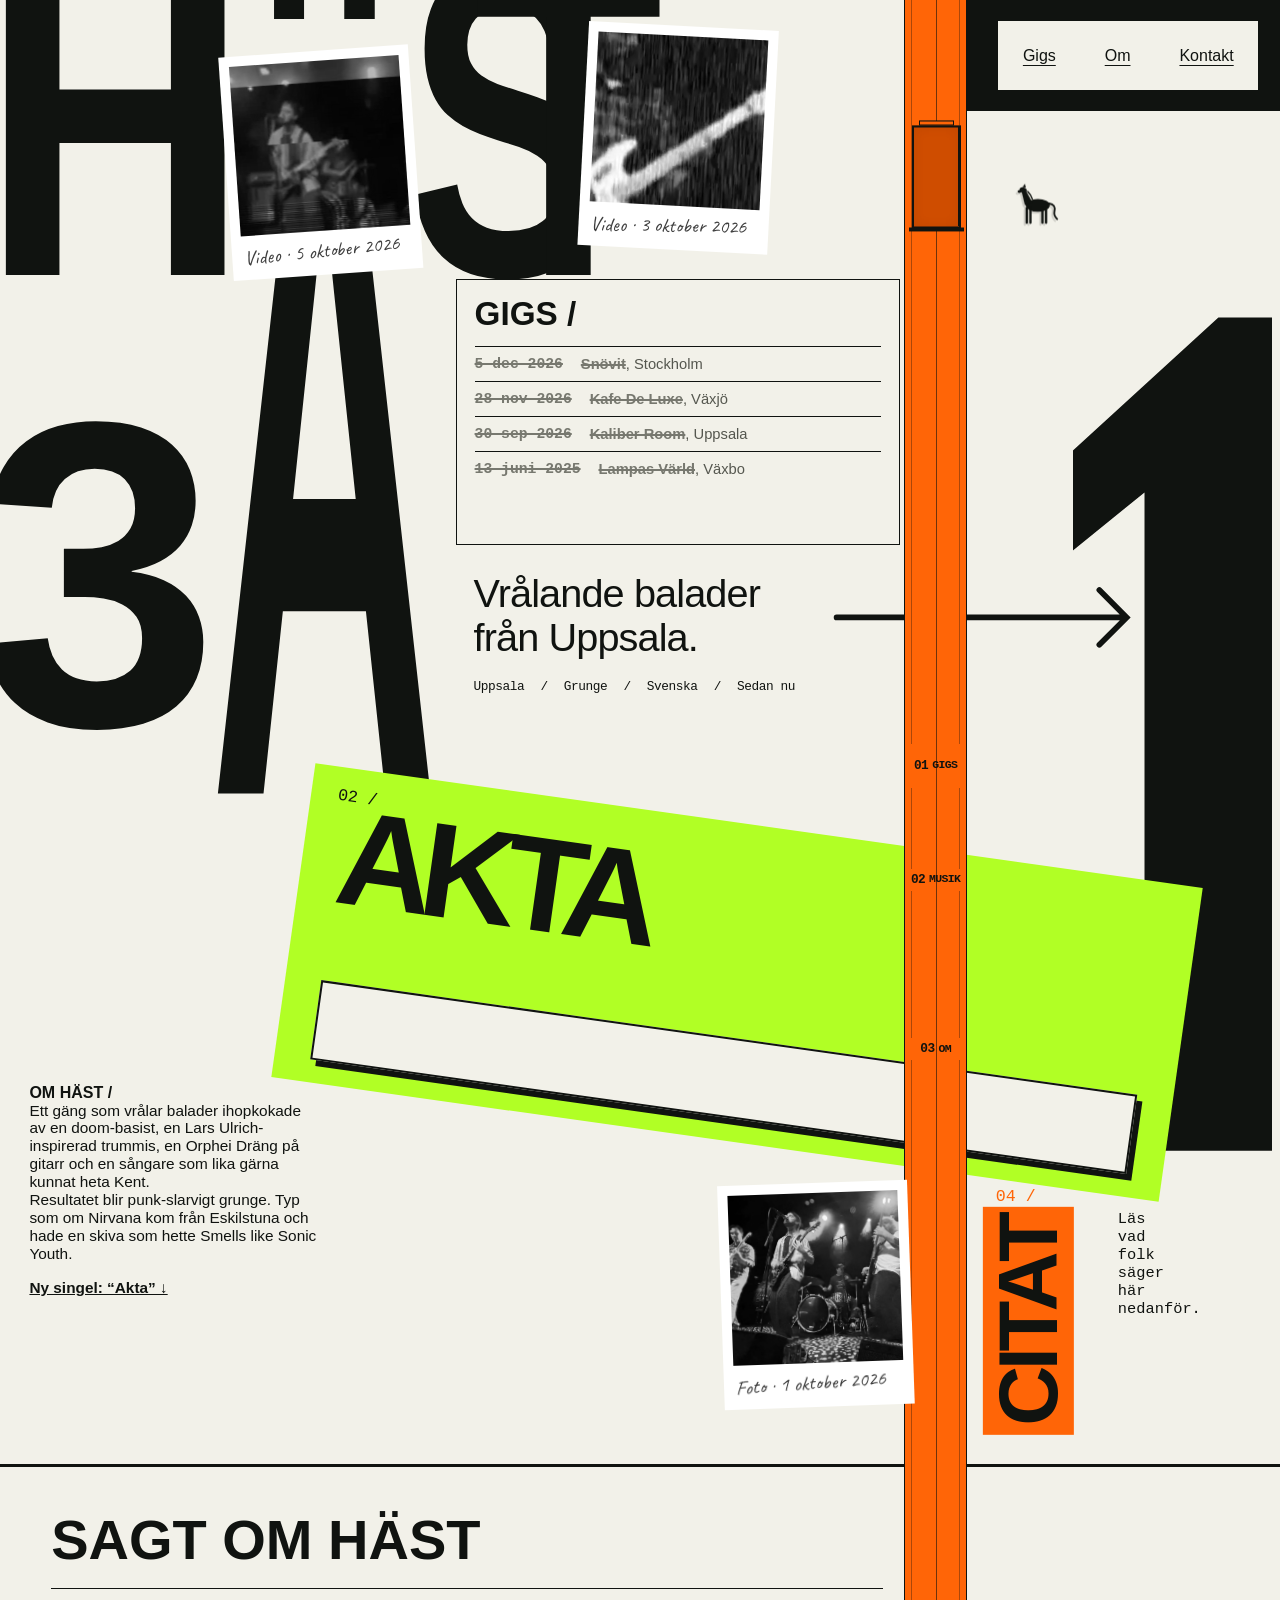
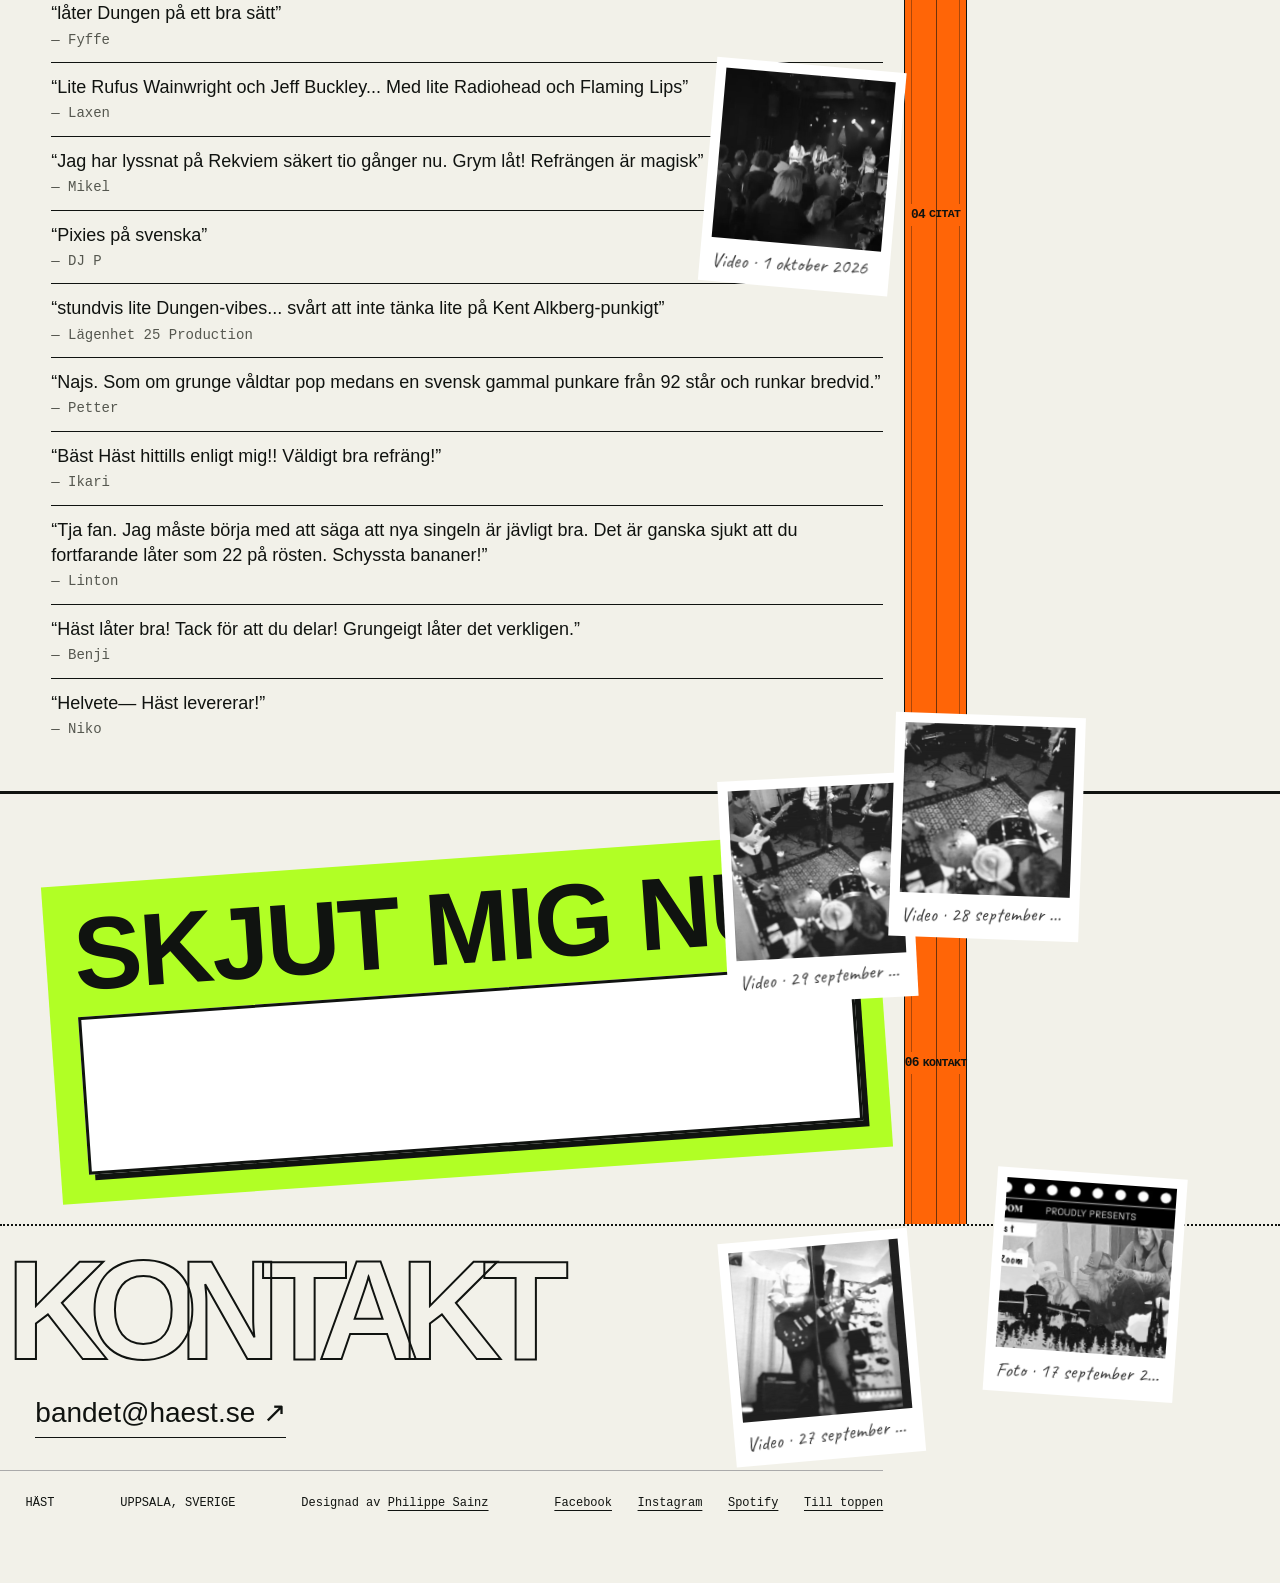
==== index.html @ 344e34a0 "Mobil: desktop-kaos med text i kolumn utan överlappning, två polaroidkort, inga rälsetiketter Co-Aut" ====
<!DOCTYPE html>
<html lang="sv">
<head>
<meta charset="utf-8">
<meta name="viewport" content="width=device-width, initial-scale=1">
<meta name="theme-color" content="#f2f1e9">
<title>häst – galopperande grunge från Uppsala</title>
<meta name="description" content="häst – galopperande grunge från Uppsala. Kommande spelningar, musik, citat och kontakt för bokningar och press.">
<link rel="icon" type="image/svg+xml" href="assets/favicon.svg">
<link rel="preconnect" href="https://fonts.googleapis.com">
<link rel="stylesheet" href="https://fonts.googleapis.com/css2?family=Caveat:wght@600&display=swap">
<link rel="stylesheet" href="styles.css?v=32">
</head>
<body>
<a class="skip-link" href="#about">Hoppa till innehållet</a>
<main class="portfolio" id="top">
<section class="collage" aria-label="häst, galopperande grunge från Uppsala"><div class="polaroids" data-slot="1" hidden style="--x:17%;--top:4cqw"></div>
<div class="polaroids" data-slot="2" hidden style="--x:46%;--top:2cqw"></div>

<h1 class="surname" aria-label="häst"><span class="letter-s" aria-hidden="true">H</span><span class="letter-a" aria-hidden="true">Ä</span><span class="letter-i" aria-hidden="true">S</span><span class="letter-n" aria-hidden="true">T</span></h1>
<nav class="main-nav" aria-label="Huvudnavigering"><a href="#work">Gigs</a><a href="#about">Om</a><a href="#contact">Kontakt</a></nav>
<div class="one" aria-hidden="true">1</div>
<div class="three" aria-hidden="true">3</div>
<article class="fass project" id="work" aria-labelledby="gigs-title">
<div class="gigs-panel">
<div class="fass-caption"><h2 id="gigs-title">GIGS /</h2></div>
<ol class="gig-list" id="gig-list"><li class="gig-empty">Laddar spelningar…</li></ol>
</div>
</article>
<section class="intro" id="about" aria-label="Om häst"><h2>Vrålande balader<br>från Uppsala.</h2><p>Uppsala <span>/</span> Grunge <span>/</span> Svenska <span>/</span> Sedan nu</p></section>
<div class="direction-arrow" aria-hidden="true"><svg viewBox="0 0 270 65"><path d="M4 32H257M235 8l24 24-24 24"/></svg></div>
<nav class="project-rail" aria-label="Sektioner"><a href="#work"><span>01</span><strong>GIGS</strong><i></i></a><a href="#hemkop"><span>02</span><strong>MUSIK</strong><i></i></a><a href="#rekord"><span>03</span><strong>OM</strong><i></i></a><a href="#citat"><span>04</span><strong>CITAT</strong><i></i></a><a href="#skjut-mig"><span>05</span><strong>SKJUT MIG</strong><i></i></a><a href="#contact"><span>06</span><strong>KONTAKT</strong><i></i></a>
<div class="elevator-visual" aria-hidden="true">
  <div class="shaft-cable"></div>
  <div class="elevator-car">
    <div class="car-roof"></div>
    <div class="car-back"></div>
    <div class="elevator-person"><div class="person-sprite"></div></div>
    <div class="door-viewport"><div class="elevator-door door-left"></div><div class="elevator-door door-right"></div></div>
    <div class="car-frame"></div>
    <div class="car-sill"></div>
  </div>
</div></nav>
<article class="hemkop project" id="hemkop" aria-labelledby="hemkop-title"><span class="hemkop-index">02 /</span><h2 id="hemkop-title">AKTA</h2><div class="spotify-slot" data-track="1VEEz3Ve9GJQIqUpxDwzvs" data-height="80" role="region" aria-label="Spelare för Akta"></div></article>
<article class="rekord project" id="rekord" aria-labelledby="rekord-title"><div><h2 id="rekord-title">OM HÄST /</h2><p>Ett gäng som vrålar balader ihopkokade av en doom-basist, en Lars Ulrich-inspirerad trummis, en Orphei Dräng på gitarr och en sångare som lika gärna kunnat heta Kent.</p><p>Resultatet blir punk-slarvigt grunge. Typ som om Nirvana kom från Eskilstuna och hade en skiva som hette Smells like Sonic Youth.</p><p class="listen"><a href="#hemkop">Ny singel: “Akta” ↓</a></p></div></article>
<article class="bilia project" id="bilia" aria-labelledby="bilia-title"><span class="bilia-index">04 /</span><h2 id="bilia-title">CITAT</h2><p class="bilia-note">Läs vad folk säger här nedanför.</p></article>
</section>
<div class="polaroids" data-slot="3" hidden style="--x:56%;--top:-22cqw"></div>
<section class="quotes-section" id="citat" aria-labelledby="citat-title"><h2 id="citat-title">Sagt om häst</h2><div class="polaroids" data-slot="4" hidden style="--x:80%;--top:6cqw"></div>
<ul class="quotes"><li>“låter Dungen på ett bra sätt” <cite>— Fyffe</cite></li><li>“Lite Rufus Wainwright och Jeff Buckley... Med lite Radiohead och Flaming Lips” <cite>— Laxen</cite></li><li>“Jag har lyssnat på Rekviem säkert tio gånger nu. Grym låt! Refrängen är magisk” <cite>— Mikel</cite></li><li>“Pixies på svenska” <cite>— DJ P</cite></li><li>“stundvis lite Dungen-vibes... svårt att inte tänka lite på Kent Alkberg-punkigt” <cite>— Lägenhet 25 Production</cite></li><li>“Najs. Som om grunge våldtar pop medans en svensk gammal punkare från 92 står och runkar bredvid.” <cite>— Petter</cite></li><li>“Bäst Häst hittills enligt mig!! Väldigt bra refräng!” <cite>— Ikari</cite></li><li>“Tja fan. Jag måste börja med att säga att nya singeln är jävligt bra. Det är ganska sjukt att du fortfarande låter som 22 på rösten. Schyssta bananer!” <cite>— Linton</cite></li><li>“Häst låter bra! Tack för att du delar! Grungeigt låter det verkligen.” <cite>— Benji</cite></li><li>“Helvete— Häst levererar!” <cite>— Niko</cite></li></ul><div class="polaroids" data-slot="5" hidden style="--x:80%;--top:2cqw"></div>
</section>
<div class="polaroids" data-slot="6" hidden style="--x:70%;--top:-6cqw"></div>
<section class="song-block" id="skjut-mig" aria-labelledby="skjut-title"><div class="song-card"><h2 id="skjut-title">SKJUT MIG NU</h2><div class="spotify-slot" data-track="6rJhMOM1PLizFBGZvp1qNj" data-height="152" role="region" aria-label="Spelare för Skjut mig nu"></div></div><div class="polaroids" data-slot="7" hidden style="--x:80%;--top:4cqw"></div>
</section>
<div class="polaroids" data-slot="8" hidden style="--x:78%;--top:-4cqw"></div>
<footer id="contact"><h2 aria-label="Kontakt"><span aria-hidden="true">KONTAKT</span></h2><a class="email" href="mailto:bandet@haest.se">bandet@haest.se <span aria-hidden="true">↗</span></a><div class="footer-bottom"><span>HÄST</span><span>UPPSALA, SVERIGE</span><span class="credit">Designad av <a href="https://www.sainzphil.com" target="_blank" rel="noopener">Philippe Sainz</a></span><nav class="social" aria-label="Sociala medier"><a href="https://www.facebook.com/haest.se/" target="_blank" rel="noopener">Facebook</a><a href="https://www.instagram.com/haest.se/" target="_blank" rel="noopener">Instagram</a><a href="https://open.spotify.com/track/67amF2Kf06qKg0KzeZT3gw" target="_blank" rel="noopener">Spotify</a><a href="#top">Till toppen</a></nav></div></footer>
</main>
<script src="script.js?v=32"></script>
</body>
</html>
---- styles.css ----
:root{--paper:#f2f1e9;--ink:#101310;--orange:#ff6507;--lime:#b1ff25}*{box-sizing:border-box}html{scroll-behavior:smooth;scroll-padding-top:20px}body{margin:0;background:var(--paper);color:var(--ink);font-family:Arial,Helvetica,sans-serif}a{color:inherit}a:focus-visible{outline:3px solid var(--ink);outline-offset:6px}.skip-link{position:fixed;left:15px;top:-100px;z-index:30;padding:12px;background:var(--lime)}.skip-link:focus{top:15px}.portfolio{width:100%;max-width:1600px;margin:0 auto;container-type:inline-size;overflow:hidden}.collage{position:relative;height:114.4cqw;isolation:isolate}.micro{font-family:'Courier New',monospace;font-size:max(12px,1cqw);font-weight:600;line-height:1.26;margin:0}.light{color:var(--paper)}.dash{display:block;width:1.9cqw;min-width:20px;border-top:1px solid currentColor;margin-top:1.3cqw}.cross{display:block;font-size:2.4cqw;font-weight:400;line-height:1;margin-top:1.2cqw}.surname{position:absolute;top:-6.2cqw;left:-1.6cqw;margin:0;font-family:'Arial Black',Arial,sans-serif;font-weight:900;font-size:34.8cqw;line-height:.88;letter-spacing:-2.5cqw;white-space:nowrap;width:72%;overflow:hidden;height:44cqw;z-index:-1}.surname span{display:block;transform:scaleX(.84);transform-origin:left top}.first-name{position:absolute;left:1.7%;top:.6cqw;color:var(--paper);font-size:2.3cqw;letter-spacing:-.1cqw;text-decoration:none}.disciplines{position:absolute;left:23%;top:.9cqw}.ideas{position:absolute;left:22.5%;top:18.2cqw}.location{position:absolute;left:62%;top:15.3cqw}.coordinates{position:absolute;left:1.8%;top:21.1cqw}.main-nav{position:absolute;right:0;top:0;width:24.5%;height:8.7cqw;background:var(--ink);display:flex;align-items:center;justify-content:center;padding:1.6cqw 1.7cqw 1.6cqw 2.5cqw;z-index:6}.main-nav:before{content:'';position:absolute;inset:1.65cqw 1.7cqw 1.65cqw 2.5cqw;background:var(--paper);z-index:-1}.main-nav a{font-size:max(14px,1.25cqw);text-underline-offset:4px;margin:0 auto}.main-nav a:hover{color:#d64d00}.complex{position:absolute;right:3.1%;top:14.1cqw}.clarity{position:absolute;left:78.5%;top:27.3cqw}.one{position:absolute;left:81.7%;top:19.7cqw;font-family:'Arial Black',Arial,sans-serif;font-size:90cqw;font-weight:900;line-height:.84;letter-spacing:-6cqw;z-index:-1;transform:scaleX(.82);transform-origin:left top}.right-coordinates{position:absolute;left:92.2%;top:54.8cqw}.three{position:absolute;top:30.9cqw;left:-1.8%;font-family:'Arial Black',Arial,sans-serif;font-size:34cqw;font-weight:900;line-height:.82;letter-spacing:-3cqw;z-index:-1}.project h2,.project p{margin:0}.project h2{font-size:max(14px,1.25cqw)}.project p{font-size:max(14px,1.2cqw);line-height:1.17}.fass{position:absolute;inset:0;pointer-events:none}.fass-caption{position:absolute;left:3.6%;top:28.8cqw;scroll-margin:2rem}.fass-diagram{position:absolute;left:35.6%;top:21.8cqw;width:34.7%;height:20.8cqw;object-fit:fill;border:1px solid #a9aaa2}.platforms{position:absolute;left:20.4%;top:41.3cqw}.fass .platforms{font-size:max(12px,1cqw);line-height:1.28}.fass-outcome{position:absolute;left:2.3%;top:58.1cqw}.intro{position:absolute;left:37%;top:44.7cqw;width:33%;scroll-margin:30px}.intro h2{font-size:3.1cqw;font-weight:400;line-height:1.1;letter-spacing:-.07cqw;margin:0 0 1.5cqw}.intro p{font-family:'Courier New',monospace;font-size:max(12px,1cqw);margin:0;white-space:nowrap;letter-spacing:-.035cqw}.intro p span{margin:0 .7cqw}.direction-arrow{position:absolute;left:65%;top:45.4cqw;width:24%;z-index:5}.direction-arrow svg{display:block;width:100%;fill:none;stroke:var(--ink);stroke-width:5;stroke-linecap:round;stroke-linejoin:miter}.project-rail{position:absolute;left:70.65%;top:0;bottom:0;width:4.9%;background:var(--orange);z-index:3;display:grid;grid-template-rows:repeat(4,1fr)}.project-rail a{padding:1.7cqw 1.3cqw;text-decoration:none;display:flex;align-items:center;gap:1cqw;font-size:1.5cqw;font-weight:700;writing-mode:vertical-rl;position:relative;transition:background .2s}.project-rail a:first-child{writing-mode:horizontal-tb;flex-direction:column;gap:.7cqw}.project-rail a:hover,.project-rail a.is-active{background:#e95200}.project-rail i{width:1px;flex:1;background:var(--ink);margin:1.3cqw 0 0}.project-rail a:first-child i{min-height:11cqw;margin-top:3cqw;position:relative}.project-rail a:first-child i:before{content:'';position:absolute;top:-2.8cqw;left:-1cqw;width:2cqw;border-top:1px solid}.launch{position:absolute;left:1.5%;top:67.5cqw;display:flex;flex-direction:column;align-items:flex-start}.launch span{display:block;color:var(--paper);background:var(--ink);border:3px solid var(--paper);font-size:3.1cqw;font-weight:700;line-height:1.15;padding:0 .25cqw;width:9cqw}.launch span:nth-child(2){margin-left:2.3cqw;width:12cqw}.launch span:nth-child(3){margin-left:6.5cqw;width:12cqw}.launch span:nth-child(4){margin-left:10.3cqw;width:14.3cqw}.hemkop{position:absolute;left:22.6%;top:64.4cqw;width:70%;height:24.8cqw;z-index:8;background:var(--lime);transform:rotate(8deg);transform-origin:center;scroll-margin:6rem;transition:transform .35s}.hemkop:hover{transform:rotate(6deg)}.hemkop-index{position:absolute;left:3%;top:1.5cqw;font-family:'Courier New',monospace;font-size:1.3cqw}.hemkop h2{font-family:'Arial Black',Arial,sans-serif;font-weight:900;position:absolute;left:11%;top:.3cqw;font-size:15.4cqw;line-height:.82;letter-spacing:-1cqw}.hemkop h2 span{display:block}.hemkop h2 span:nth-child(2){margin-left:6cqw}.hemkop p{position:absolute;right:6.5%;top:5cqw;font-family:'Courier New',monospace;font-size:max(14px,1.15cqw);line-height:1.4}.rekord{position:absolute;left:1.7%;top:84cqw;width:24%;scroll-margin:2rem}.rekord img{width:100%;height:auto;display:block;border-bottom:1px solid #777;padding-bottom:.5cqw}.rekord div{padding:.65cqw .6cqw}.rekord h2{margin:0}.human-note{position:absolute;left:27.5%;top:89.5cqw;width:10%;height:19.2cqw;display:flex;flex-direction:column;justify-content:space-between}.human-note b{font-family:Arial,sans-serif;font-size:1.3cqw}.context-art{position:absolute;left:38%;top:88.7cqw;width:23%;height:auto;mix-blend-mode:multiply}.systems{position:absolute;left:62.4%;top:104cqw}.bilia{position:absolute;left:76.8%;top:94.3cqw;width:21.5%;height:17.8cqw;scroll-margin:2rem}.bilia-index{position:absolute;top:-1.6cqw;left:1cqw;color:var(--orange);font-family:'Courier New',monospace;font-size:1.3cqw}.bilia h2{position:absolute;left:0;top:0;background:var(--orange);writing-mode:vertical-rl;transform:rotate(180deg);font-family:'Arial Black',Arial,sans-serif;font-size:7.2cqw;line-height:1;letter-spacing:-.35cqw;padding:.7cqw .3cqw;height:100%}.bilia p{position:absolute;left:49%;top:.3cqw}.bilia img{position:absolute;left:34%;bottom:0;width:66%;height:auto;mix-blend-mode:multiply}footer{position:relative;border-top:2px dotted var(--ink);min-height:28cqw;padding-top:1.8cqw;isolation:isolate}footer h2{font-family:'Arial Black',Arial,sans-serif;font-size:27.8cqw;font-weight:900;letter-spacing:-1.5cqw;line-height:.87;margin:0 0 0 .7%;color:transparent;-webkit-text-stroke:2px var(--ink)}.email{position:absolute;left:9.1%;top:7.2cqw;font-size:max(16px,1.4cqw);text-decoration:none;border-bottom:1px solid;padding-bottom:.6cqw;background:var(--paper)}.email:hover{background:var(--lime)}.welcome{position:absolute;right:1.6%;top:6cqw}.footer-bottom{display:flex;align-items:center;justify-content:space-between;gap:15px;padding:2cqw;font-family:'Courier New',monospace;font-size:12px;border-top:1px solid #aaa}.footer-bottom a{text-underline-offset:4px}
@media(min-width:1600px){.portfolio{border-left:1px solid #aaa;border-right:1px solid #aaa}}

@media(prefers-reduced-motion:reduce){html{scroll-behavior:auto}*{transition:none!important}}

/* Individually placed letterforms preserve the reference's irregular scale. */
@media(min-width:701px){.surname{top:0;left:0;width:70.6%;height:62cqw;overflow:hidden;font-size:35cqw;letter-spacing:-2cqw}.surname span{position:absolute;top:-6cqw;line-height:.88;transform-origin:left top}.surname .letter-s{left:-1.5cqw;transform:scaleX(.83)}.surname .letter-a{left:16.4cqw;top:2.7cqw;font-size:45cqw;transform:scale(.7,1.65)}.surname .letter-i{left:31.7cqw;transform:scaleX(.68)}.surname .letter-n{left:37cqw;transform:scaleX(.69)}.surname .letter-z{left:54.3cqw;transform:scaleX(.8)}.one{left:77%;transform:scaleX(.35)}.bilia h2{font-size:6.5cqw}}

@media(min-width:701px){.surname .letter-a{top:-1.6cqw;transform:scale(.55,1.8)}.one{left:81.3%}.ideas,.platforms{background:var(--paper);padding:3px 4px}.location{background:var(--ink);padding:2px;width:8.5%}.fass-outcome{background:var(--paper);padding:3px;width:fit-content}}
@media(min-width:701px){.one{left:83.8%;top:24.8cqw;width:15.6%;height:65.1cqw;background:var(--ink);font-size:0;transform:none;clip-path:polygon(0 16%,73% 0,100% 0,100% 100%,36% 100%,36% 21%,0 28%)}footer h2{font-size:34.2cqw}}

/* The orange index becomes a continuous, scroll-driven elevator shaft. */
.project-rail{z-index:15;display:block;border-left:1px solid var(--ink);border-right:1px solid var(--ink);overflow:visible;background:var(--orange)}
.project-rail:before,.project-rail:after{content:'';position:absolute;top:0;bottom:0;width:1px;background:rgba(16,19,16,.35);pointer-events:none}
.project-rail:before{left:10%}.project-rail:after{right:10%}
.project-rail a,.project-rail a:first-child{position:absolute;left:0;right:0;height:auto;min-height:44px;padding:4px 0;display:flex;flex-direction:row;align-items:center;justify-content:center;writing-mode:horizontal-tb;gap:4px;font-family:'Courier New',monospace;font-size:clamp(10px,1cqw,14px);line-height:1.1;z-index:3;letter-spacing:-.05em;background:var(--orange)}
.project-rail a strong{font-size:.9em}.project-rail a i{display:none}.project-rail a:hover,.project-rail a.is-active{background:var(--ink);color:var(--orange)}
.elevator-visual{position:absolute;inset:0;pointer-events:none;z-index:4}
.shaft-cable{position:absolute;left:50%;top:0;bottom:0;width:1px;background:rgba(16,19,16,.6)}
.elevator-car{position:absolute;top:0;left:11%;width:var(--car-width,78%);height:var(--car-height,90px);will-change:transform;--doors-open:1}
.car-back{position:absolute;inset:0;background:#cf4d00;box-shadow:inset 0 0 12px #6f2f0033}
.car-roof{position:absolute;left:15%;right:15%;top:-5px;height:5px;border:1px solid var(--ink);background:var(--orange)}
.car-frame{position:absolute;inset:0;border:2px solid var(--ink);z-index:5;pointer-events:none}
.car-sill{position:absolute;left:-3px;right:-3px;bottom:-3px;height:4px;background:var(--ink);z-index:6}
.door-viewport{position:absolute;inset:2px;overflow:hidden;z-index:4;pointer-events:none}
.elevator-door{position:absolute;top:0;bottom:0;width:50%;background:var(--orange);border:1px solid var(--ink);will-change:transform}
.door-left{left:0;transform:translateX(calc(var(--doors-open) * -100%));background:linear-gradient(90deg,#e85800,var(--orange))}
.door-right{right:0;transform:translateX(calc(var(--doors-open) * 100%));background:linear-gradient(90deg,var(--orange),#e85800)}
.elevator-person{position:absolute;left:50%;margin-left:calc(var(--car-height) * -.22);bottom:3px;width:calc(var(--car-height) * .44);height:calc(var(--car-height) * .44);z-index:2;transform-origin:50% 100%;will-change:transform}
.person-sprite{width:100%;height:100%;background-image:url('assets/pony-sprite.svg');background-size:600% 100%;background-repeat:no-repeat;background-position:calc(var(--frame,0) * 20%) 0;filter:drop-shadow(2px 2px 0 #0002)}

@media(prefers-reduced-motion:reduce){.elevator-car,.elevator-person,.elevator-door{will-change:auto}.person-sprite{filter:none}}

/* häst: gig-panel i FASS-ytan, spelade konserter genomstrukna */
.gigs-panel{position:absolute;left:35.6%;top:21.8cqw;width:34.7%;min-height:20.8cqw;background:var(--paper);border:1px solid var(--ink);padding:1.2cqw 1.4cqw;pointer-events:auto;overflow:hidden}
.gigs-panel .fass-caption{position:static;margin:0 0 1cqw;scroll-margin:0}
.gigs-panel h2{font-family:'Arial Black',Arial,sans-serif;font-size:max(18px,2.6cqw);margin:0}
.gigs-panel p{font-family:'Courier New',monospace;font-size:max(12px,1cqw);margin:.4cqw 0 0}
.gig-list{list-style:none;margin:0;padding:0;font-size:max(13px,1.15cqw)}
.gig-list li{display:grid;grid-template-columns:auto 1fr;gap:.2cqw 1.4cqw;padding:.7cqw 0;border-top:1px solid var(--ink)}
.gig-date{font-family:'Courier New',monospace;font-weight:700;white-space:nowrap}
.gig-venue{font-weight:700}
.gig-city{color:#55574f}
.gig-past{color:#77786f}
.gig-past .gig-date,.gig-past .gig-venue{text-decoration:line-through;text-decoration-thickness:2px}
.gig-empty{display:block;color:#55574f}
.gig-list a{font-weight:700}
.quotes{list-style:none;margin:0;padding:0;font-size:max(13px,1.15cqw);line-height:1.3}
.quotes li{padding:.6cqw 0;border-top:1px solid var(--ink)}
.quotes cite{display:block;font-style:normal;font-family:'Courier New',monospace;font-size:max(11px,.95cqw);color:#55574f}
.welcome-note{position:absolute;right:1.6%;top:13cqw;max-width:22cqw;font-size:max(11px,.95cqw);opacity:.8}
.footer-bottom .social{display:flex;gap:2cqw;flex-wrap:wrap}
.footer-bottom .social a{text-underline-offset:4px}


/* häst: citat-sektion under collagen, läsbar text */
.bilia-note{position:absolute;left:76.8%;top:94.3cqw;width:21.5%;font-family:'Courier New',monospace;font-size:max(12px,1.05cqw);margin:0}
.quotes-section{max-width:760px;margin:0 auto;padding:40px 16px;border-top:3px solid var(--ink)}
.quotes-section h2{font-family:'Arial Black',Arial,sans-serif;font-size:34px;margin:0 0 16px;text-transform:uppercase}
.quotes-section .quotes{list-style:none;margin:0;padding:0;font-size:18px;line-height:1.4}
.quotes-section .quotes li{padding:12px 0;border-top:1px solid var(--ink)}
.quotes-section .quotes cite{display:block;font-style:normal;font-family:'Courier New',monospace;font-size:14px;color:#55574f;margin-top:4px}
.quotes .quotes{}

.rekord .listen{margin-top:1.2cqw;font-weight:700}

/* häst: Spotify-slots som passar i blocken (sänds ut till egen spelare när ID finns) */
.hemkop h2{top:2.6cqw;left:4%;font-size:10.5cqw;white-space:nowrap}
.hemkop h2 span{display:inline}
.hemkop .spotify-slot{position:absolute;left:4%;right:4%;bottom:1.8cqw;height:80px;border:2px solid var(--ink);background:var(--paper);display:flex;align-items:center;justify-content:center;font-family:'Courier New',monospace;font-size:max(12px,1.05cqw);color:var(--ink);transform:none}
.spotify-slot{min-height:80px;border:2px solid var(--ink);background:var(--paper);display:flex;align-items:center;justify-content:center;font-family:'Courier New',monospace;font-size:14px;padding:12px}
.song-block{max-width:760px;margin:0 auto;padding:40px 16px;border-top:3px solid var(--ink)}
.song-block h2{font-family:'Arial Black',Arial,sans-serif;font-size:34px;margin:0 0 16px;text-transform:uppercase}

/* häst: Spotify-spelaren i vår ram (iframe-innehållet kan inte stylas, bara ramen runtom) */
.spotify-live{border:3px solid var(--ink);background:#fff;box-shadow:6px 6px 0 var(--ink);padding:0;min-height:0;overflow:hidden;border-radius:0}
.spotify-live iframe{display:block;border:0;width:100%}
.hemkop .spotify-live{position:absolute;left:4%;right:4%;bottom:1.8cqw;transform:none}
.song-block .spotify-live{margin-top:8px}

/* häst: hissen går hela sidan. Rälsen förlängs ned till footern (JS), och innehållet under collagen ligger till vänster om den. */
.project-rail{display:block}
.project-rail a{position:absolute;left:0;right:0;min-height:0}
.quotes-section,.song-block{width:auto;max-width:none;margin:0;padding:40px 0 40px 4%;padding-right:31%}
.quotes-section h2,.song-block h2{font-size:clamp(28px,4.5cqw,56px)}
.song-block .spotify-live,.song-block .spotify-slot{max-width:none}
footer{padding-right:31%}
footer h2{font-size:clamp(56px,11cqw,160px)}
footer .footer-bottom{padding-right:0}

footer .email{position:static;display:inline-block;margin:24px 0 0 4%;font-size:clamp(18px,2.2cqw,28px)}
footer .footer-bottom{margin-top:32px}

/* häst: polaroidkort, ett i taget, utspridda över sidans kanter. Svartvita tills hover, då de får färg och lutar lite mindre, som Akta-boxen. */
.polaroids{position:relative;z-index:5;height:0;margin:0;padding:0;overflow:visible}
.polaroids[hidden]{display:none}
.polaroid{position:absolute;left:var(--x);top:var(--top);display:block;width:190px;background:#fff;padding:10px 10px 44px;box-shadow:none;transform:rotate(var(--tilt));transform-origin:50% 0;filter:grayscale(1);transition:transform .35s ease,filter .4s ease;text-decoration:none;vertical-align:top}
.polaroid img{display:block;width:100%;aspect-ratio:1;object-fit:cover}
.polaroid:hover,.polaroid:focus-visible{filter:grayscale(0);transform:rotate(calc(var(--tilt) * .75))}


/* häst: Skjut mig nu på ett lime-kort som Akta, i en annan vinkel */
.song-card{background:var(--lime);transform:rotate(-4deg);transform-origin:center;padding:24px 28px 28px;margin:24px 0 8px;max-width:none}
.song-card h2{font-family:'Arial Black',Arial,sans-serif;font-size:clamp(40px,8cqw,104px);line-height:.9;margin:0 0 16px;text-transform:uppercase;letter-spacing:-.02em}
.song-card .spotify-live{transform:none}

/* häst: Skjut mig nu-kortet har samma hover som Akta-boxen: lutningen minskar, med mjuk övergång */
.song-card{transition:transform .35s ease}
.song-card:hover{transform:rotate(-3deg)}

/* häst: handskriven bläcktext på polaroidkortens vita kant (medietyp + datum) */
.polaroid-caption{position:absolute;left:12px;right:10px;bottom:10px;font-family:'Caveat','Bradley Hand',cursive;font-size:20px;line-height:1.1;color:#1d3f8f;transform:rotate(-2deg);transform-origin:left center;white-space:nowrap;overflow:hidden;text-overflow:ellipsis}
@media (max-width:700px){.polaroid-caption{font-size:16px;bottom:8px}}

/* häst: mobil använder samma layout som desktop, med kaos. Texten skalas med bredden, med en nedre gräns för läsbarhet. */
@media (max-width:700px){
  .project-rail a{font-size:max(10px,1.5cqw)}
  .micro{font-size:max(10px,1cqw)}
}

/* häst: mobil. Text ligger i en kolumn och överlappar aldrig annan text. Bilder, kort och stora bokstäver får ligga kvar ovanpå. */
@media (max-width:700px){
  .collage{height:auto;display:flex;flex-direction:column;padding-top:98cqw;padding-bottom:14cqw}
  .intro,.fass,.rekord,.hemkop,.bilia{position:relative;left:auto;top:auto;width:58%;margin:0 0 9cqw 6%;order:1;scroll-margin:0}
  .intro h2{font-size:8cqw;line-height:1.05;margin-bottom:4cqw}
  .intro p{white-space:normal;font-size:12px}
  .fass{pointer-events:auto;inset:auto}
  .gigs-panel{position:relative;left:auto;top:auto;width:100%;margin:0}
  .hemkop{width:86%;margin:0 7% 12cqw;height:auto;min-height:62cqw;transform:rotate(-4deg)}
  .hemkop h2{position:relative;left:auto;top:auto;font-size:26cqw;margin:4cqw 0 0 6%}
  .hemkop .spotify-slot,.hemkop .spotify-live{position:relative;left:auto;right:auto;bottom:auto;margin:4cqw 6% 0}
  .rekord{width:58%;margin-left:6%}
  .rekord div{padding:0}
  .bilia{height:auto;min-height:0;width:58%}
  .bilia h2{position:relative;left:auto;top:auto;writing-mode:horizontal-tb;transform:none;height:auto;display:inline-block;font-size:12cqw}
  .bilia-note{position:relative;left:auto;top:auto;width:auto;margin:3cqw 0 0}
  .bilia img{display:none}
  .one,.three,.direction-arrow,.launch,.human-note,.context-art,.systems,.welcome,.welcome-note,.disciplines,.ideas,.location,.coordinates,.complex,.clarity,.right-coordinates,.bilia-index,.hemkop-index,.dash{display:none}
  .project-rail a{font-size:max(10px,1.5cqw)}
}
/* häst: mobil. Bara de två korten uppe vid logotypen, och inga rälsetiketter som ligger över text. */
@media (max-width:700px){
  .polaroids:not([data-slot="1"]):not([data-slot="2"]){display:none}
  .project-rail a span,.project-rail a strong,.project-rail i{display:none}
}
@media (max-width:700px){.bilia p{position:relative;left:auto;top:auto;width:auto;margin:3cqw 0 0}}
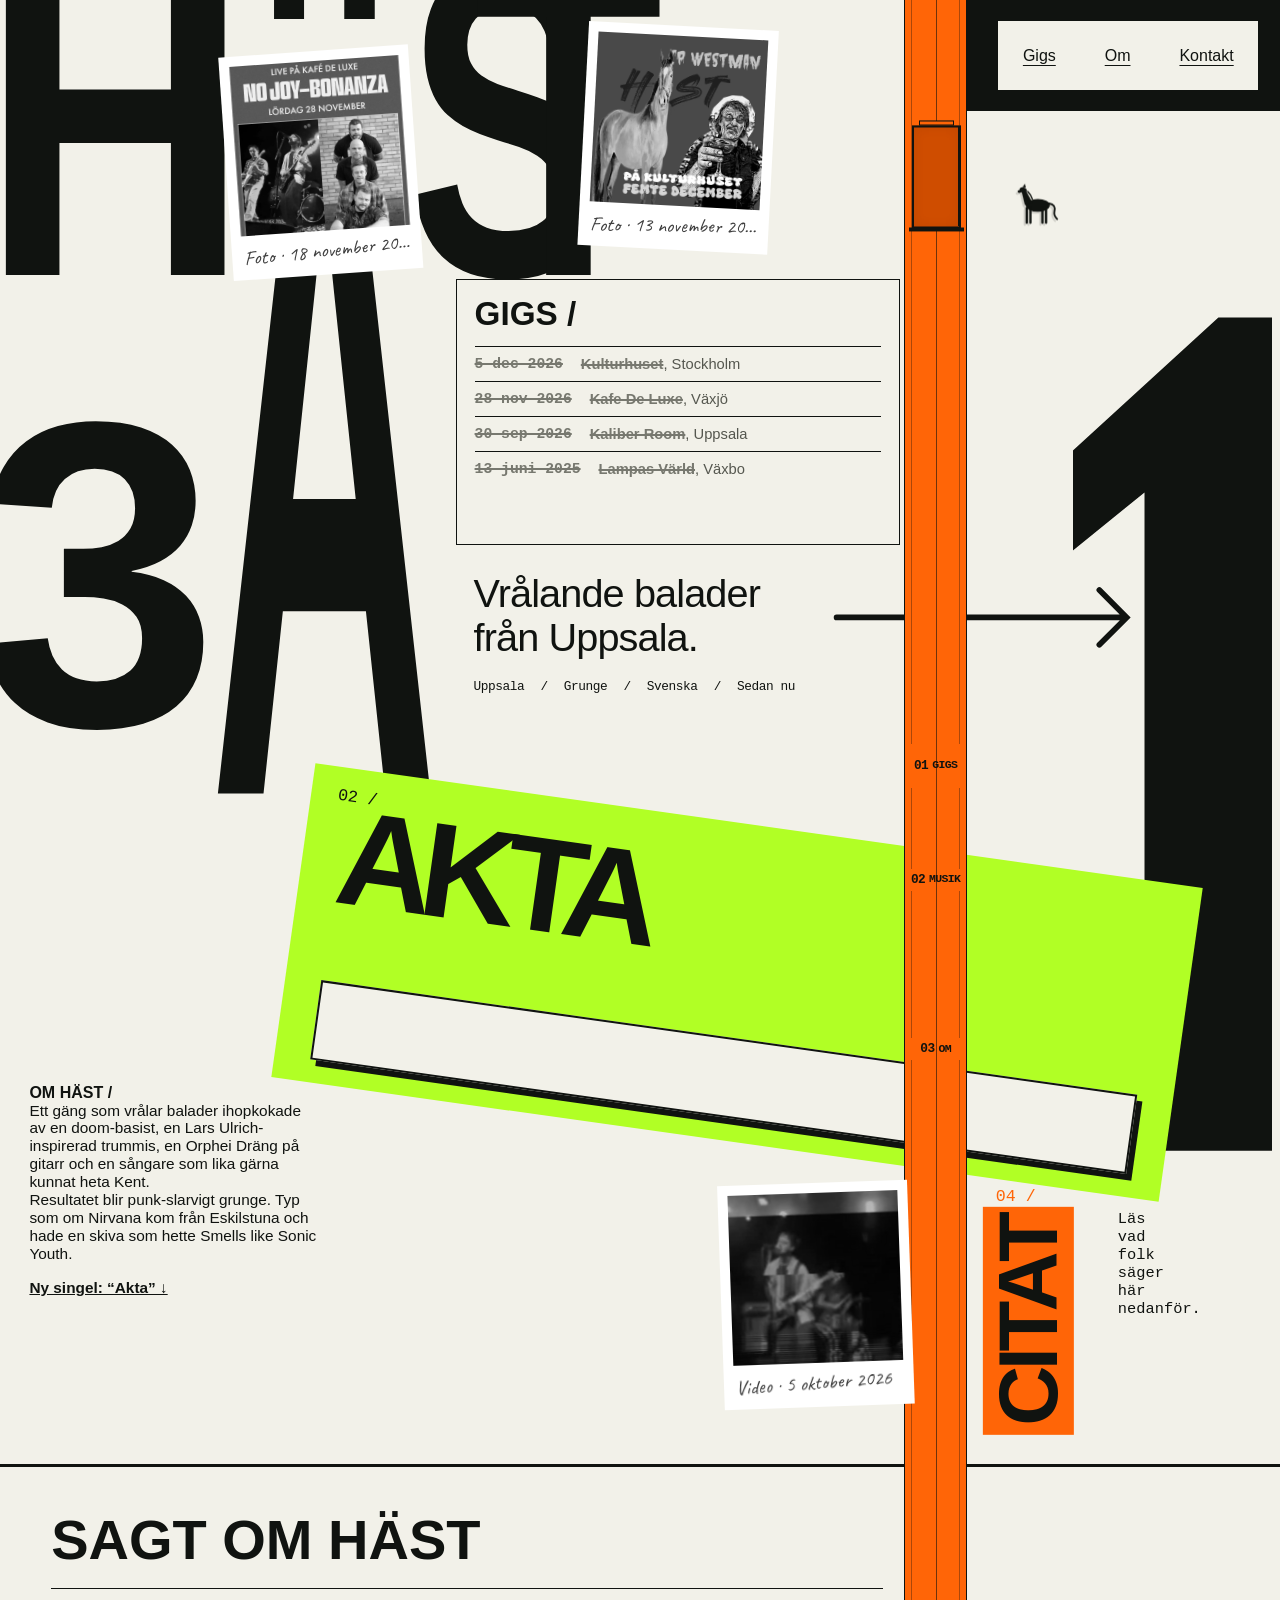
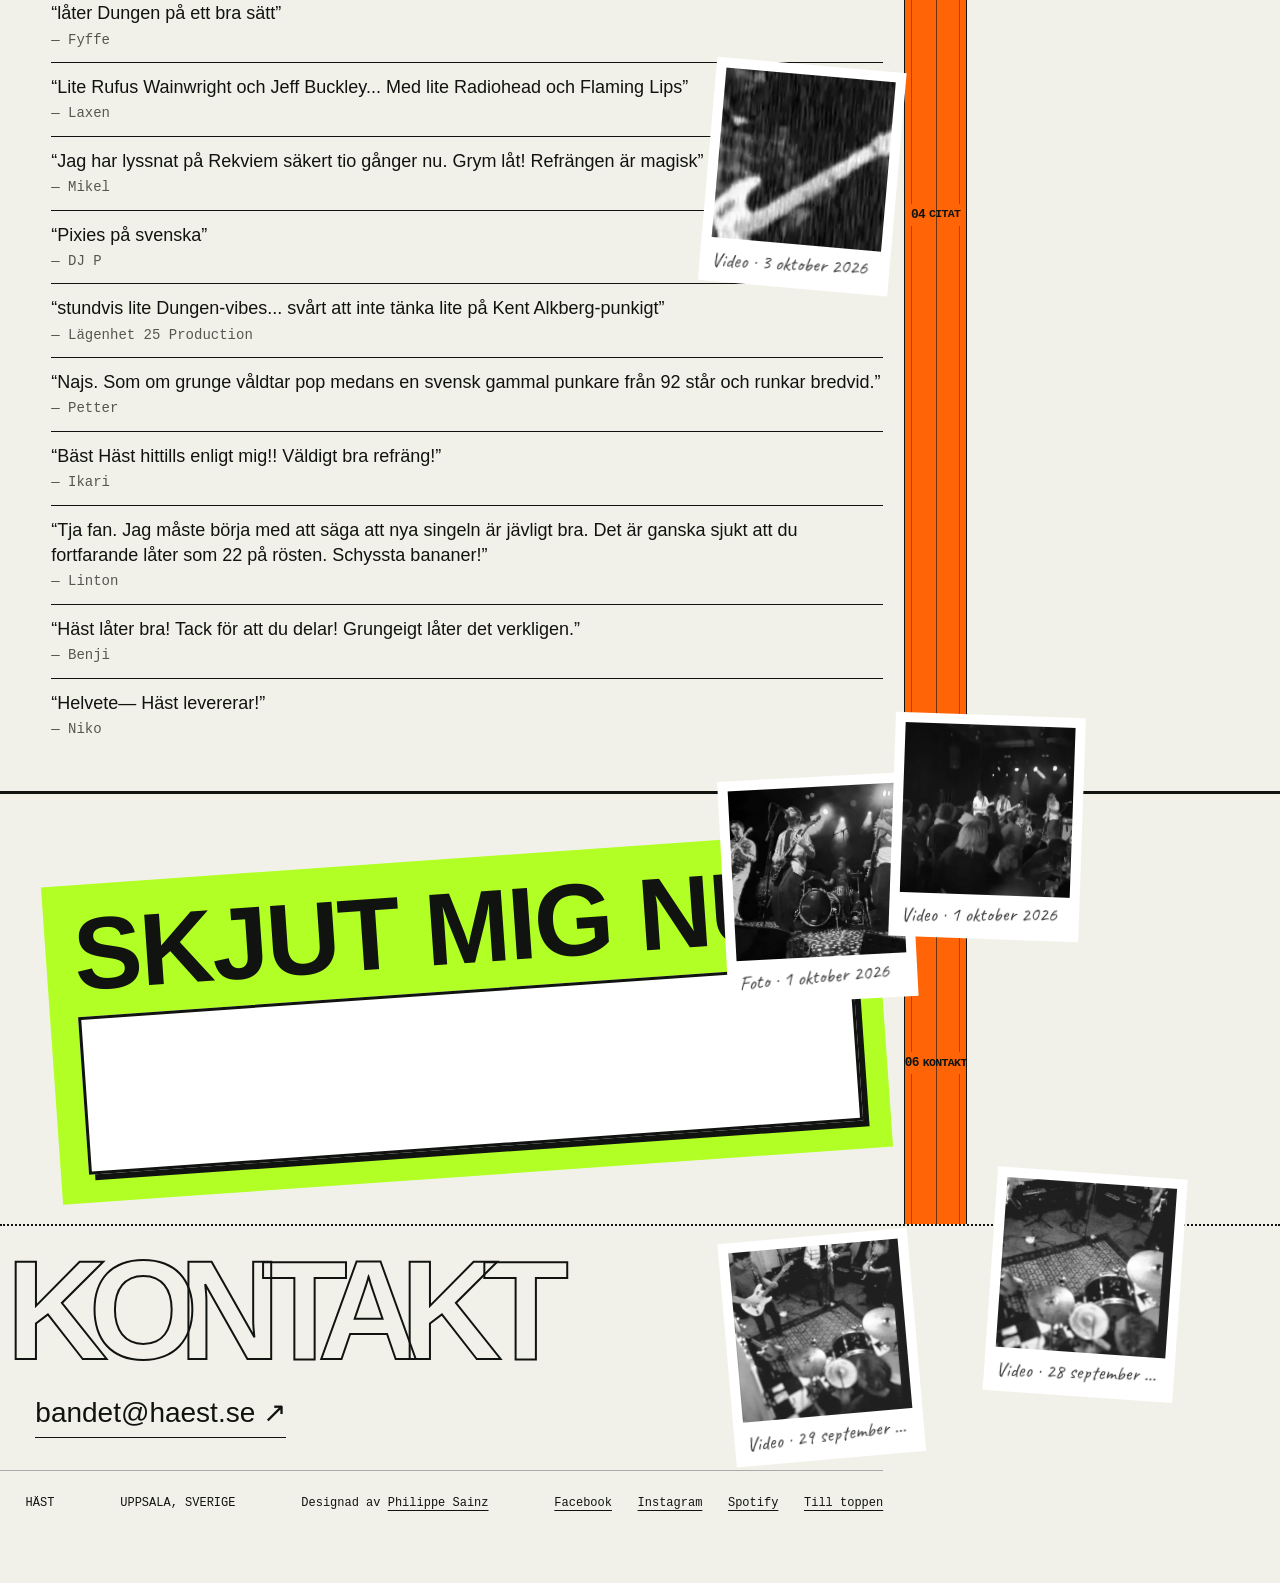
==== commit f6d4c309: "SEO/AEO: metadata, delningsbild, JSON-LD, sitemap, robots och llms.txt Spelningarna skrivs nu in sta" ====
--- a/index.html
+++ b/index.html
@@ -4,12 +4,184 @@
 <meta charset="utf-8">
 <meta name="viewport" content="width=device-width, initial-scale=1">
 <meta name="theme-color" content="#f2f1e9">
-<title>häst – galopperande grunge från Uppsala</title>
-<meta name="description" content="häst – galopperande grunge från Uppsala. Kommande spelningar, musik, citat och kontakt för bokningar och press.">
+<title>häst – grungeband från Uppsala | Spelningar, musik och bokning</title>
+<meta name="description" content="häst är ett grungeband från Uppsala som spelar vrålande balader på svenska. Se kommande spelningar, lyssna på singeln Akta och boka bandet via bandet@haest.se.">
+<link rel="canonical" href="https://haest.se/">
+<meta name="robots" content="index, follow, max-image-preview:large">
+<meta name="author" content="häst">
+<meta property="og:type" content="website">
+<meta property="og:site_name" content="häst">
+<meta property="og:locale" content="sv_SE">
+<meta property="og:url" content="https://haest.se/">
+<meta property="og:title" content="häst – galopperande grunge från Uppsala">
+<meta property="og:description" content="Vrålande balader på svenska. Kommande spelningar, ny singel Akta och kontakt för bokning.">
+<meta property="og:image" content="https://haest.se/assets/og-image.jpg">
+<meta property="og:image:width" content="1200">
+<meta property="og:image:height" content="630">
+<meta property="og:image:alt" content="häst – galopperande grunge från Uppsala">
+<meta name="twitter:card" content="summary_large_image">
+<meta name="twitter:title" content="häst – galopperande grunge från Uppsala">
+<meta name="twitter:description" content="Vrålande balader på svenska. Kommande spelningar, ny singel Akta och kontakt för bokning.">
+<meta name="twitter:image" content="https://haest.se/assets/og-image.jpg">
 <link rel="icon" type="image/svg+xml" href="assets/favicon.svg">
+<!-- jsonld:start -->
+<script type="application/ld+json">
+{
+ "@context": "https://schema.org",
+ "@graph": [
+  {
+   "@type": "MusicGroup",
+   "@id": "https://haest.se/#band",
+   "name": "häst",
+   "alternateName": "Häst",
+   "url": "https://haest.se/",
+   "image": "https://haest.se/assets/og-image.jpg",
+   "description": "häst är ett grungeband från Uppsala som spelar vrålande balader på svenska, punk-slarvig grunge.",
+   "genre": [
+    "Grunge",
+    "Alternativ rock",
+    "Punk"
+   ],
+   "foundingLocation": {
+    "@type": "Place",
+    "name": "Uppsala, Sverige"
+   },
+   "email": "bandet@haest.se",
+   "sameAs": [
+    "https://www.facebook.com/haest.se/",
+    "https://www.instagram.com/haest.se/"
+   ],
+   "track": [
+    {
+     "@type": "MusicRecording",
+     "name": "Akta",
+     "url": "https://open.spotify.com/track/1VEEz3Ve9GJQIqUpxDwzvs"
+    },
+    {
+     "@type": "MusicRecording",
+     "name": "Skjut mig nu",
+     "url": "https://open.spotify.com/track/6rJhMOM1PLizFBGZvp1qNj"
+    }
+   ]
+  },
+  {
+   "@type": "WebSite",
+   "@id": "https://haest.se/#site",
+   "url": "https://haest.se/",
+   "name": "häst",
+   "inLanguage": "sv-SE",
+   "publisher": {
+    "@id": "https://haest.se/#band"
+   }
+  },
+  {
+   "@type": "MusicEvent",
+   "name": "häst på Kulturhuset",
+   "startDate": "2026-12-05",
+   "eventStatus": "https://schema.org/EventScheduled",
+   "eventAttendanceMode": "https://schema.org/OfflineEventAttendanceMode",
+   "location": {
+    "@type": "Place",
+    "name": "Kulturhuset",
+    "address": {
+     "@type": "PostalAddress",
+     "addressLocality": "Stockholm",
+     "addressCountry": "SE"
+    }
+   },
+   "performer": {
+    "@id": "https://haest.se/#band"
+   },
+   "organizer": {
+    "@id": "https://haest.se/#band"
+   },
+   "image": "https://haest.se/assets/og-image.jpg",
+   "url": "https://kulturhusetstadsteatern.se/konserter/hast-cp-westman",
+   "offers": {
+    "@type": "Offer",
+    "url": "https://kulturhusetstadsteatern.se/konserter/hast-cp-westman",
+    "availability": "https://schema.org/InStock"
+   }
+  },
+  {
+   "@type": "MusicEvent",
+   "name": "häst på Kafe De Luxe",
+   "startDate": "2026-11-28",
+   "eventStatus": "https://schema.org/EventScheduled",
+   "eventAttendanceMode": "https://schema.org/OfflineEventAttendanceMode",
+   "location": {
+    "@type": "Place",
+    "name": "Kafe De Luxe",
+    "address": {
+     "@type": "PostalAddress",
+     "addressLocality": "Växjö",
+     "addressCountry": "SE"
+    }
+   },
+   "performer": {
+    "@id": "https://haest.se/#band"
+   },
+   "organizer": {
+    "@id": "https://haest.se/#band"
+   },
+   "image": "https://haest.se/assets/og-image.jpg",
+   "url": "https://haest.se/#work"
+  },
+  {
+   "@type": "MusicEvent",
+   "name": "häst på Kaliber Room",
+   "startDate": "2026-09-30",
+   "eventStatus": "https://schema.org/EventScheduled",
+   "eventAttendanceMode": "https://schema.org/OfflineEventAttendanceMode",
+   "location": {
+    "@type": "Place",
+    "name": "Kaliber Room",
+    "address": {
+     "@type": "PostalAddress",
+     "addressLocality": "Uppsala",
+     "addressCountry": "SE"
+    }
+   },
+   "performer": {
+    "@id": "https://haest.se/#band"
+   },
+   "organizer": {
+    "@id": "https://haest.se/#band"
+   },
+   "image": "https://haest.se/assets/og-image.jpg",
+   "url": "https://haest.se/#work"
+  },
+  {
+   "@type": "MusicEvent",
+   "name": "häst på Lampas Värld",
+   "startDate": "2025-06-13",
+   "eventStatus": "https://schema.org/EventScheduled",
+   "eventAttendanceMode": "https://schema.org/OfflineEventAttendanceMode",
+   "location": {
+    "@type": "Place",
+    "name": "Lampas Värld",
+    "address": {
+     "@type": "PostalAddress",
+     "addressLocality": "Växbo",
+     "addressCountry": "SE"
+    }
+   },
+   "performer": {
+    "@id": "https://haest.se/#band"
+   },
+   "organizer": {
+    "@id": "https://haest.se/#band"
+   },
+   "image": "https://haest.se/assets/og-image.jpg",
+   "url": "https://haest.se/#work"
+  }
+ ]
+}
+</script>
+<!-- jsonld:end -->
 <link rel="preconnect" href="https://fonts.googleapis.com">
 <link rel="stylesheet" href="https://fonts.googleapis.com/css2?family=Caveat:wght@600&display=swap">
-<link rel="stylesheet" href="styles.css?v=32">
+<link rel="stylesheet" href="styles.css?v=40">
 </head>
 <body>
 <a class="skip-link" href="#about">Hoppa till innehållet</a>
@@ -24,7 +196,7 @@
 <article class="fass project" id="work" aria-labelledby="gigs-title">
 <div class="gigs-panel">
 <div class="fass-caption"><h2 id="gigs-title">GIGS /</h2></div>
-<ol class="gig-list" id="gig-list"><li class="gig-empty">Laddar spelningar…</li></ol>
+<ol class="gig-list" id="gig-list"><!-- gigs:start --><li><time class="gig-date" datetime="2026-11-28">28 nov 2026</time><span><span class="gig-venue">Kafe De Luxe</span><span class="gig-city">, Växjö</span></span></li><li><time class="gig-date" datetime="2026-12-05">5 dec 2026</time><span><span class="gig-venue">Kulturhuset</span><span class="gig-city">, Stockholm</span><a href="https://kulturhusetstadsteatern.se/konserter/hast-cp-westman" target="_blank" rel="noopener"> biljetter →</a></span></li><li class="gig-past"><time class="gig-date" datetime="2026-09-30">30 sep 2026</time><span><span class="gig-venue">Kaliber Room</span><span class="gig-city">, Uppsala</span></span></li><li class="gig-past"><time class="gig-date" datetime="2025-06-13">13 juni 2025</time><span><span class="gig-venue">Lampas Värld</span><span class="gig-city">, Växbo</span></span></li><!-- gigs:end --></ol>
 </div>
 </article>
 <section class="intro" id="about" aria-label="Om häst"><h2>Vrålande balader<br>från Uppsala.</h2><p>Uppsala <span>/</span> Grunge <span>/</span> Svenska <span>/</span> Sedan nu</p></section>
@@ -55,6 +227,6 @@
 <div class="polaroids" data-slot="8" hidden style="--x:78%;--top:-4cqw"></div>
 <footer id="contact"><h2 aria-label="Kontakt"><span aria-hidden="true">KONTAKT</span></h2><a class="email" href="mailto:bandet@haest.se">bandet@haest.se <span aria-hidden="true">↗</span></a><div class="footer-bottom"><span>HÄST</span><span>UPPSALA, SVERIGE</span><span class="credit">Designad av <a href="https://www.sainzphil.com" target="_blank" rel="noopener">Philippe Sainz</a></span><nav class="social" aria-label="Sociala medier"><a href="https://www.facebook.com/haest.se/" target="_blank" rel="noopener">Facebook</a><a href="https://www.instagram.com/haest.se/" target="_blank" rel="noopener">Instagram</a><a href="https://open.spotify.com/track/67amF2Kf06qKg0KzeZT3gw" target="_blank" rel="noopener">Spotify</a><a href="#top">Till toppen</a></nav></div></footer>
 </main>
-<script src="script.js?v=32"></script>
+<script src="script.js?v=40"></script>
 </body>
 </html>
--- a/styles.css
+++ b/styles.css
@@ -4,7 +4,7 @@
 @media(prefers-reduced-motion:reduce){html{scroll-behavior:auto}*{transition:none!important}}
 
 /* Individually placed letterforms preserve the reference's irregular scale. */
-@media(min-width:701px){.surname{top:0;left:0;width:70.6%;height:62cqw;overflow:hidden;font-size:35cqw;letter-spacing:-2cqw}.surname span{position:absolute;top:-6cqw;line-height:.88;transform-origin:left top}.surname .letter-s{left:-1.5cqw;transform:scaleX(.83)}.surname .letter-a{left:16.4cqw;top:2.7cqw;font-size:45cqw;transform:scale(.7,1.65)}.surname .letter-i{left:31.7cqw;transform:scaleX(.68)}.surname .letter-n{left:37cqw;transform:scaleX(.69)}.surname .letter-z{left:54.3cqw;transform:scaleX(.8)}.one{left:77%;transform:scaleX(.35)}.bilia h2{font-size:6.5cqw}}
+@media(min-width:0px){.surname{top:0;left:0;width:70.6%;height:62cqw;overflow:hidden;font-size:35cqw;letter-spacing:-2cqw}.surname span{position:absolute;top:-6cqw;line-height:.88;transform-origin:left top}.surname .letter-s{left:-1.5cqw;transform:scaleX(.83)}.surname .letter-a{left:16.4cqw;top:2.7cqw;font-size:45cqw;transform:scale(.7,1.65)}.surname .letter-i{left:31.7cqw;transform:scaleX(.68)}.surname .letter-n{left:37cqw;transform:scaleX(.69)}.surname .letter-z{left:54.3cqw;transform:scaleX(.8)}.one{left:77%;transform:scaleX(.35)}.bilia h2{font-size:6.5cqw}}
 
 @media(min-width:701px){.surname .letter-a{top:-1.6cqw;transform:scale(.55,1.8)}.one{left:81.3%}.ideas,.platforms{background:var(--paper);padding:3px 4px}.location{background:var(--ink);padding:2px;width:8.5%}.fass-outcome{background:var(--paper);padding:3px;width:fit-content}}
 @media(min-width:701px){.one{left:83.8%;top:24.8cqw;width:15.6%;height:65.1cqw;background:var(--ink);font-size:0;transform:none;clip-path:polygon(0 16%,73% 0,100% 0,100% 100%,36% 100%,36% 21%,0 28%)}footer h2{font-size:34.2cqw}}
@@ -140,7 +140,41 @@
 }
 /* häst: mobil. Bara de två korten uppe vid logotypen, och inga rälsetiketter som ligger över text. */
 @media (max-width:700px){
-  .polaroids:not([data-slot="1"]):not([data-slot="2"]){display:none}
   .project-rail a span,.project-rail a strong,.project-rail i{display:none}
 }
 @media (max-width:700px){.bilia p{position:relative;left:auto;top:auto;width:auto;margin:3cqw 0 0}}
+/* häst: mobil. Namnet och menyn syns helt, och de två korten uppe vid logotypen låses till collagens topp (aldrig över gig-listan). */
+@media (max-width:700px){
+  .surname{top:0;left:0;width:70.6%;height:62cqw;font-size:35cqw;letter-spacing:-2cqw;overflow:hidden}
+  .main-nav{position:absolute;right:4%;top:4cqw;width:auto;height:auto;padding:2.5cqw 3.5cqw;gap:14px}
+  .main-nav:before{inset:1.2cqw}
+  .main-nav a{font-size:max(14px,4.2cqw)}
+  .polaroids[data-slot="1"],.polaroids[data-slot="2"]{position:absolute;left:0;right:0;top:0;height:0}
+}
+/* häst: mobil. De två korten flyttas till tomma ytor, så de inte täcker namnet, menyn eller gig-listan mer än lite. */
+@media (max-width:700px){
+  .polaroids[data-slot="1"] .polaroid{left:6%!important;top:26cqw!important}
+  .polaroids[data-slot="2"] .polaroid{left:58%!important;top:34cqw!important}
+}
+/* häst: mobil. Menyn ligger under namnet, till vänster, så rälsen inte täcker den. */
+@media (max-width:700px){
+  .main-nav{left:4%;right:auto;top:17cqw}
+  .polaroids[data-slot="1"] .polaroid{top:28cqw!important}
+}
+
+/* häst: mobil. Kort 3 till 8 ligger i tre par mellan sektionerna, med egen yta så de inte täcker text. */
+@media (max-width:700px){
+  .polaroids[data-slot="3"],.polaroids[data-slot="4"],.polaroids[data-slot="5"],.polaroids[data-slot="6"],.polaroids[data-slot="7"],.polaroids[data-slot="8"]{position:relative;height:72cqw;margin:0;padding:0}
+  .polaroids[data-slot="3"] .polaroid{left:6%!important;top:6cqw!important}
+  .polaroids[data-slot="4"] .polaroid{left:56%!important;top:16cqw!important}
+  .polaroids[data-slot="5"] .polaroid{left:10%!important;top:6cqw!important}
+  .polaroids[data-slot="6"] .polaroid{left:60%!important;top:10cqw!important}
+  .polaroids[data-slot="7"] .polaroid{left:8%!important;top:6cqw!important}
+  .polaroids[data-slot="8"] .polaroid{left:56%!important;top:14cqw!important}
+}
+/* häst: mobil. Namnet ska synas. Menyn ligger under det, korten bredvid. */
+@media (max-width:700px){
+  .main-nav{top:62cqw;left:4%}
+  .polaroids[data-slot="1"] .polaroid{left:52%!important;top:4cqw!important}
+  .polaroids[data-slot="2"] .polaroid{left:62%!important;top:44cqw!important}
+}
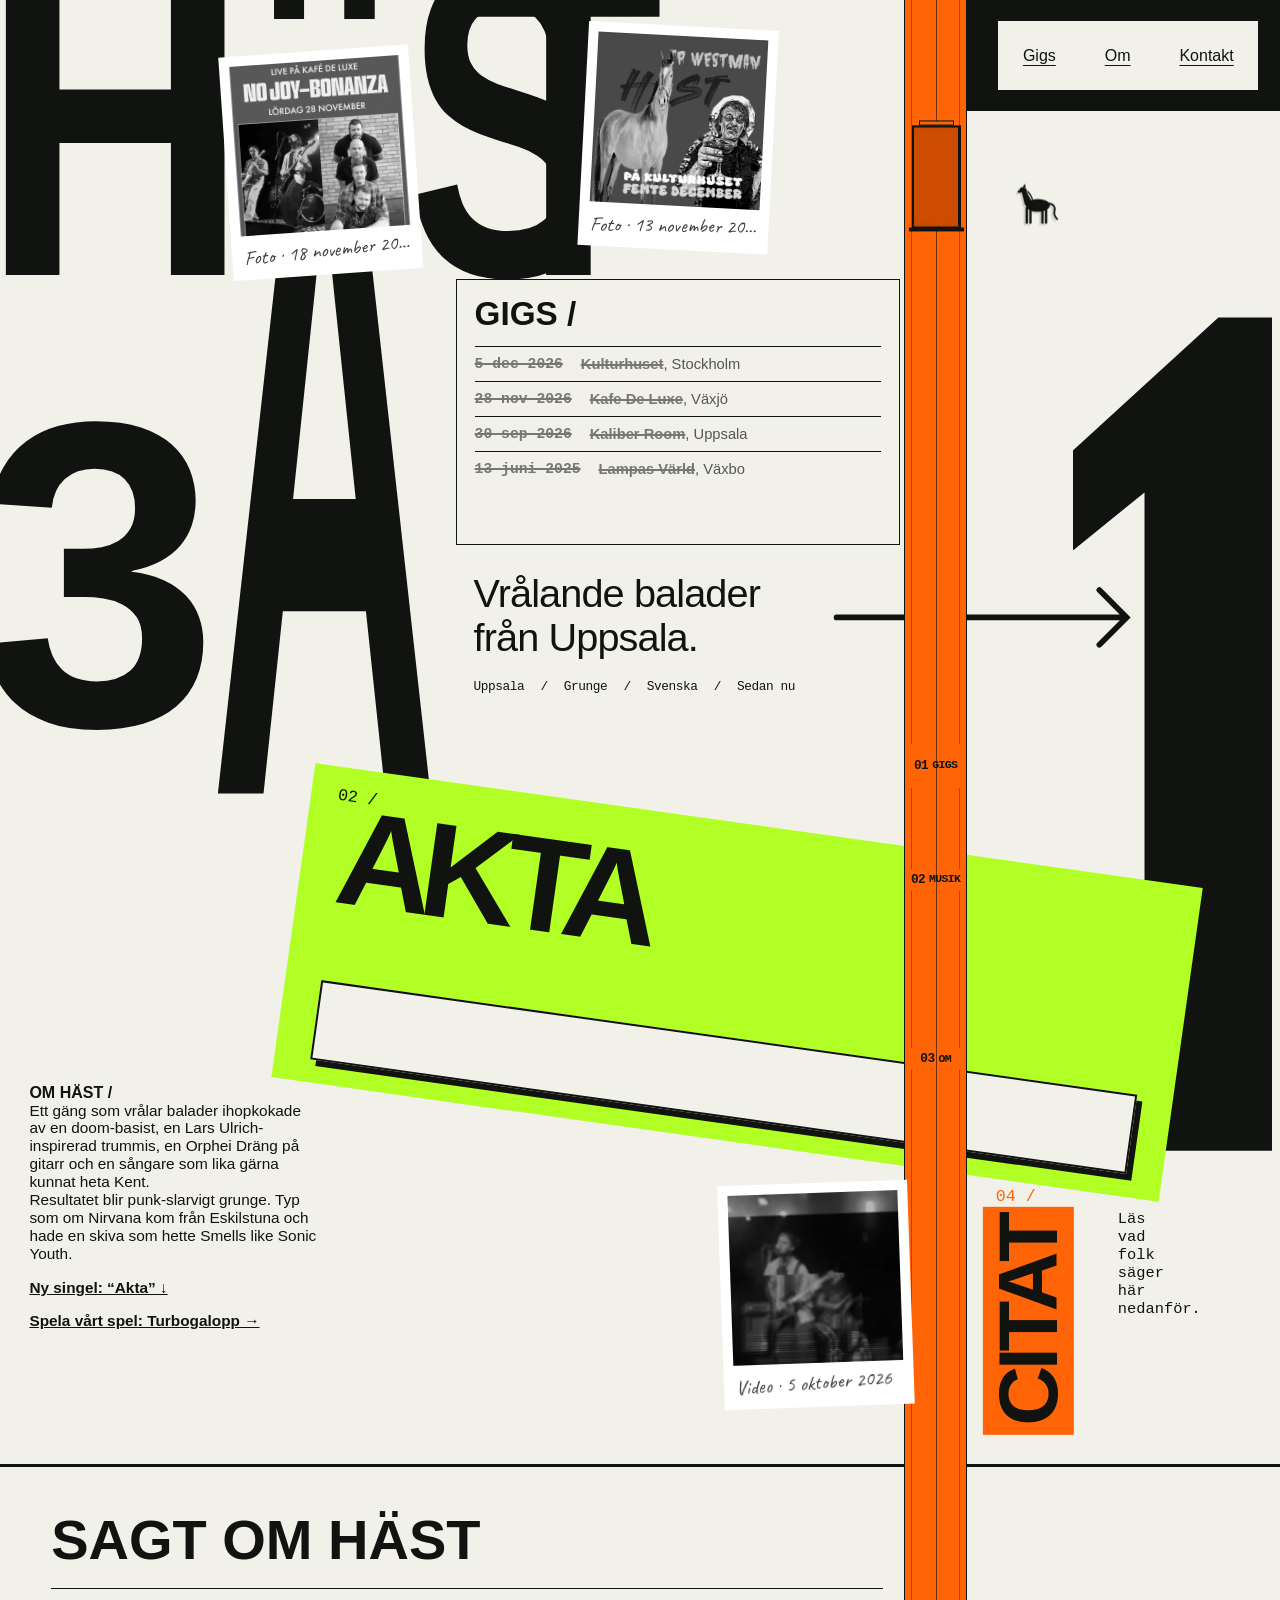
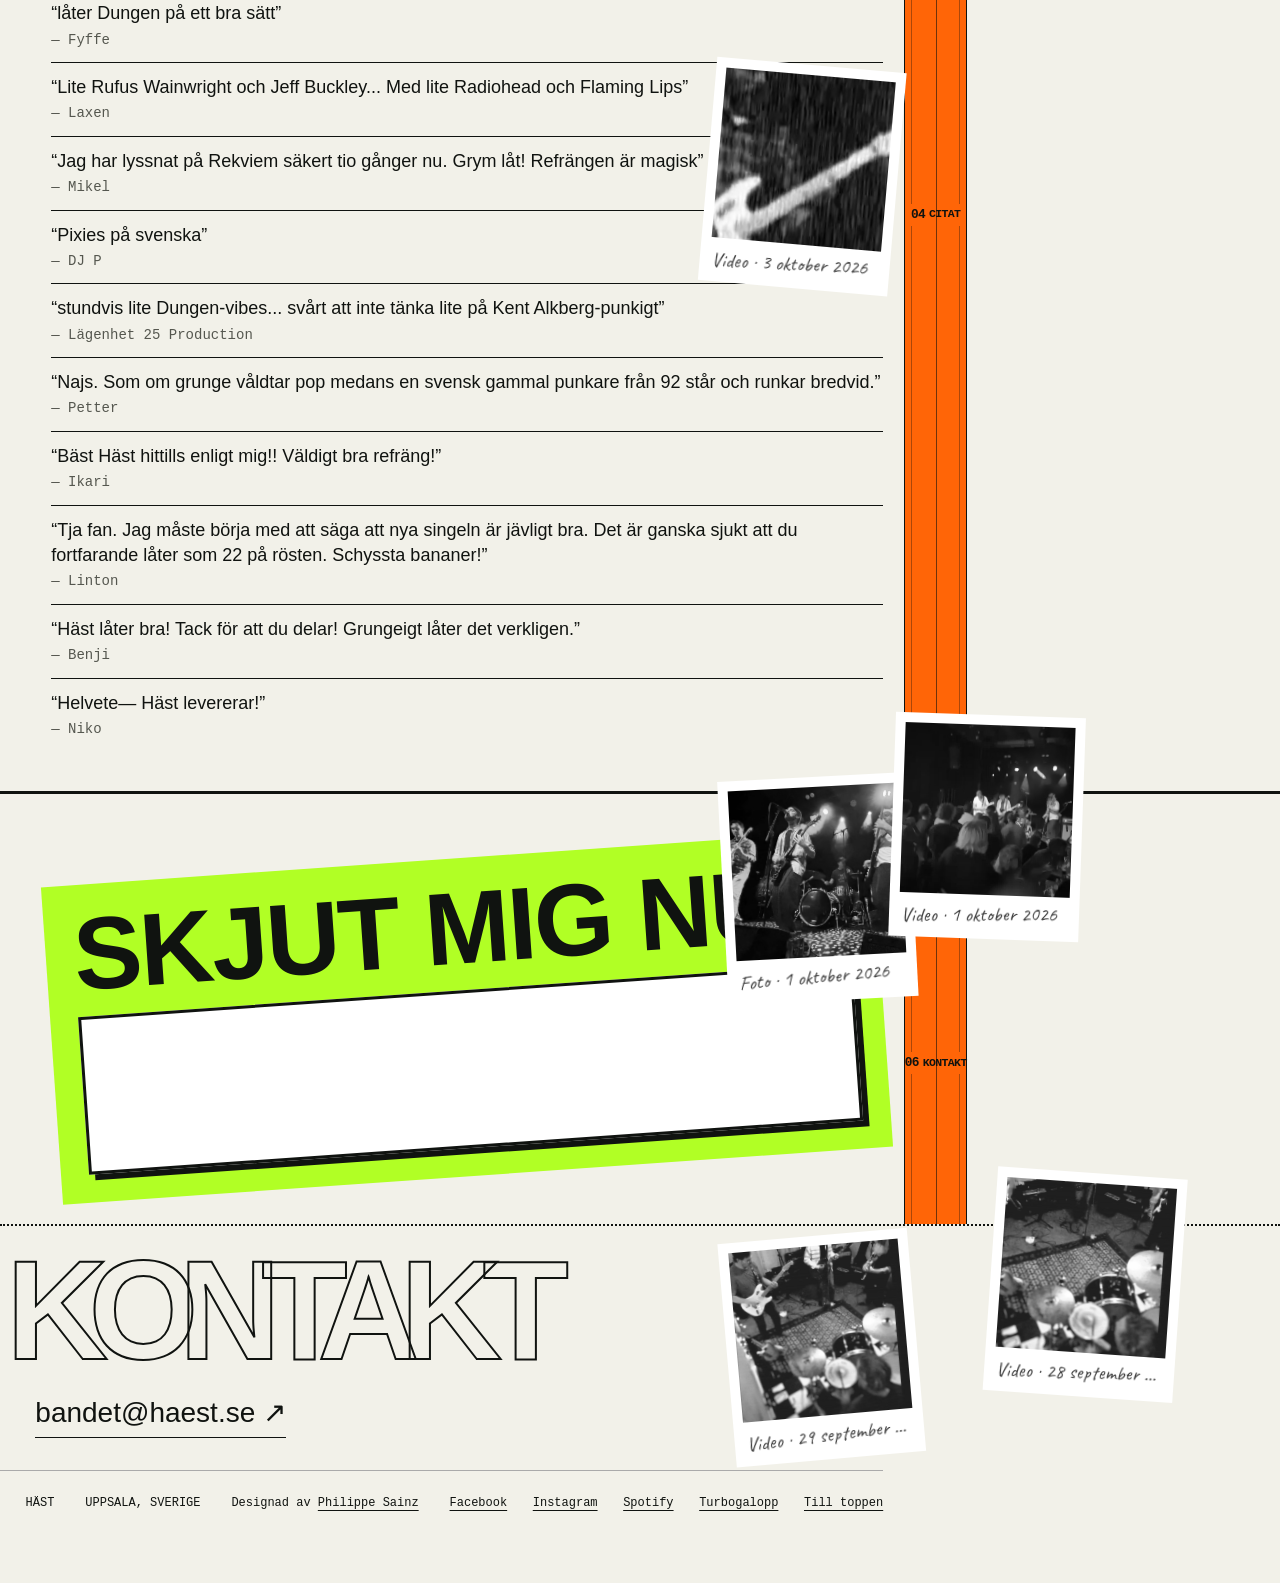
==== commit 5ca3ac1c: "Lägg upp spelet Turbogalopp på /turbogalopp/ med länkar från startsidan Co-Authored-By: Claude Opus " ====
--- a/index.html
+++ b/index.html
@@ -62,7 +62,12 @@
      "name": "Skjut mig nu",
      "url": "https://open.spotify.com/track/6rJhMOM1PLizFBGZvp1qNj"
     }
-   ]
+   ],
+   "subjectOf": {
+    "@type": "VideoGame",
+    "name": "Turbogalopp",
+    "url": "https://haest.se/turbogalopp/"
+   }
   },
   {
    "@type": "WebSite",
@@ -214,7 +219,7 @@
   </div>
 </div></nav>
 <article class="hemkop project" id="hemkop" aria-labelledby="hemkop-title"><span class="hemkop-index">02 /</span><h2 id="hemkop-title">AKTA</h2><div class="spotify-slot" data-track="1VEEz3Ve9GJQIqUpxDwzvs" data-height="80" role="region" aria-label="Spelare för Akta"></div></article>
-<article class="rekord project" id="rekord" aria-labelledby="rekord-title"><div><h2 id="rekord-title">OM HÄST /</h2><p>Ett gäng som vrålar balader ihopkokade av en doom-basist, en Lars Ulrich-inspirerad trummis, en Orphei Dräng på gitarr och en sångare som lika gärna kunnat heta Kent.</p><p>Resultatet blir punk-slarvigt grunge. Typ som om Nirvana kom från Eskilstuna och hade en skiva som hette Smells like Sonic Youth.</p><p class="listen"><a href="#hemkop">Ny singel: “Akta” ↓</a></p></div></article>
+<article class="rekord project" id="rekord" aria-labelledby="rekord-title"><div><h2 id="rekord-title">OM HÄST /</h2><p>Ett gäng som vrålar balader ihopkokade av en doom-basist, en Lars Ulrich-inspirerad trummis, en Orphei Dräng på gitarr och en sångare som lika gärna kunnat heta Kent.</p><p>Resultatet blir punk-slarvigt grunge. Typ som om Nirvana kom från Eskilstuna och hade en skiva som hette Smells like Sonic Youth.</p><p class="listen"><a href="#hemkop">Ny singel: “Akta” ↓</a></p><p class="listen"><a href="turbogalopp/">Spela vårt spel: Turbogalopp →</a></p></div></article>
 <article class="bilia project" id="bilia" aria-labelledby="bilia-title"><span class="bilia-index">04 /</span><h2 id="bilia-title">CITAT</h2><p class="bilia-note">Läs vad folk säger här nedanför.</p></article>
 </section>
 <div class="polaroids" data-slot="3" hidden style="--x:56%;--top:-22cqw"></div>
@@ -225,7 +230,7 @@
 <section class="song-block" id="skjut-mig" aria-labelledby="skjut-title"><div class="song-card"><h2 id="skjut-title">SKJUT MIG NU</h2><div class="spotify-slot" data-track="6rJhMOM1PLizFBGZvp1qNj" data-height="152" role="region" aria-label="Spelare för Skjut mig nu"></div></div><div class="polaroids" data-slot="7" hidden style="--x:80%;--top:4cqw"></div>
 </section>
 <div class="polaroids" data-slot="8" hidden style="--x:78%;--top:-4cqw"></div>
-<footer id="contact"><h2 aria-label="Kontakt"><span aria-hidden="true">KONTAKT</span></h2><a class="email" href="mailto:bandet@haest.se">bandet@haest.se <span aria-hidden="true">↗</span></a><div class="footer-bottom"><span>HÄST</span><span>UPPSALA, SVERIGE</span><span class="credit">Designad av <a href="https://www.sainzphil.com" target="_blank" rel="noopener">Philippe Sainz</a></span><nav class="social" aria-label="Sociala medier"><a href="https://www.facebook.com/haest.se/" target="_blank" rel="noopener">Facebook</a><a href="https://www.instagram.com/haest.se/" target="_blank" rel="noopener">Instagram</a><a href="https://open.spotify.com/track/67amF2Kf06qKg0KzeZT3gw" target="_blank" rel="noopener">Spotify</a><a href="#top">Till toppen</a></nav></div></footer>
+<footer id="contact"><h2 aria-label="Kontakt"><span aria-hidden="true">KONTAKT</span></h2><a class="email" href="mailto:bandet@haest.se">bandet@haest.se <span aria-hidden="true">↗</span></a><div class="footer-bottom"><span>HÄST</span><span>UPPSALA, SVERIGE</span><span class="credit">Designad av <a href="https://www.sainzphil.com" target="_blank" rel="noopener">Philippe Sainz</a></span><nav class="social" aria-label="Sociala medier"><a href="https://www.facebook.com/haest.se/" target="_blank" rel="noopener">Facebook</a><a href="https://www.instagram.com/haest.se/" target="_blank" rel="noopener">Instagram</a><a href="https://open.spotify.com/track/67amF2Kf06qKg0KzeZT3gw" target="_blank" rel="noopener">Spotify</a><a href="turbogalopp/">Turbogalopp</a><a href="#top">Till toppen</a></nav></div></footer>
 </main>
 <script src="script.js?v=40"></script>
 </body>
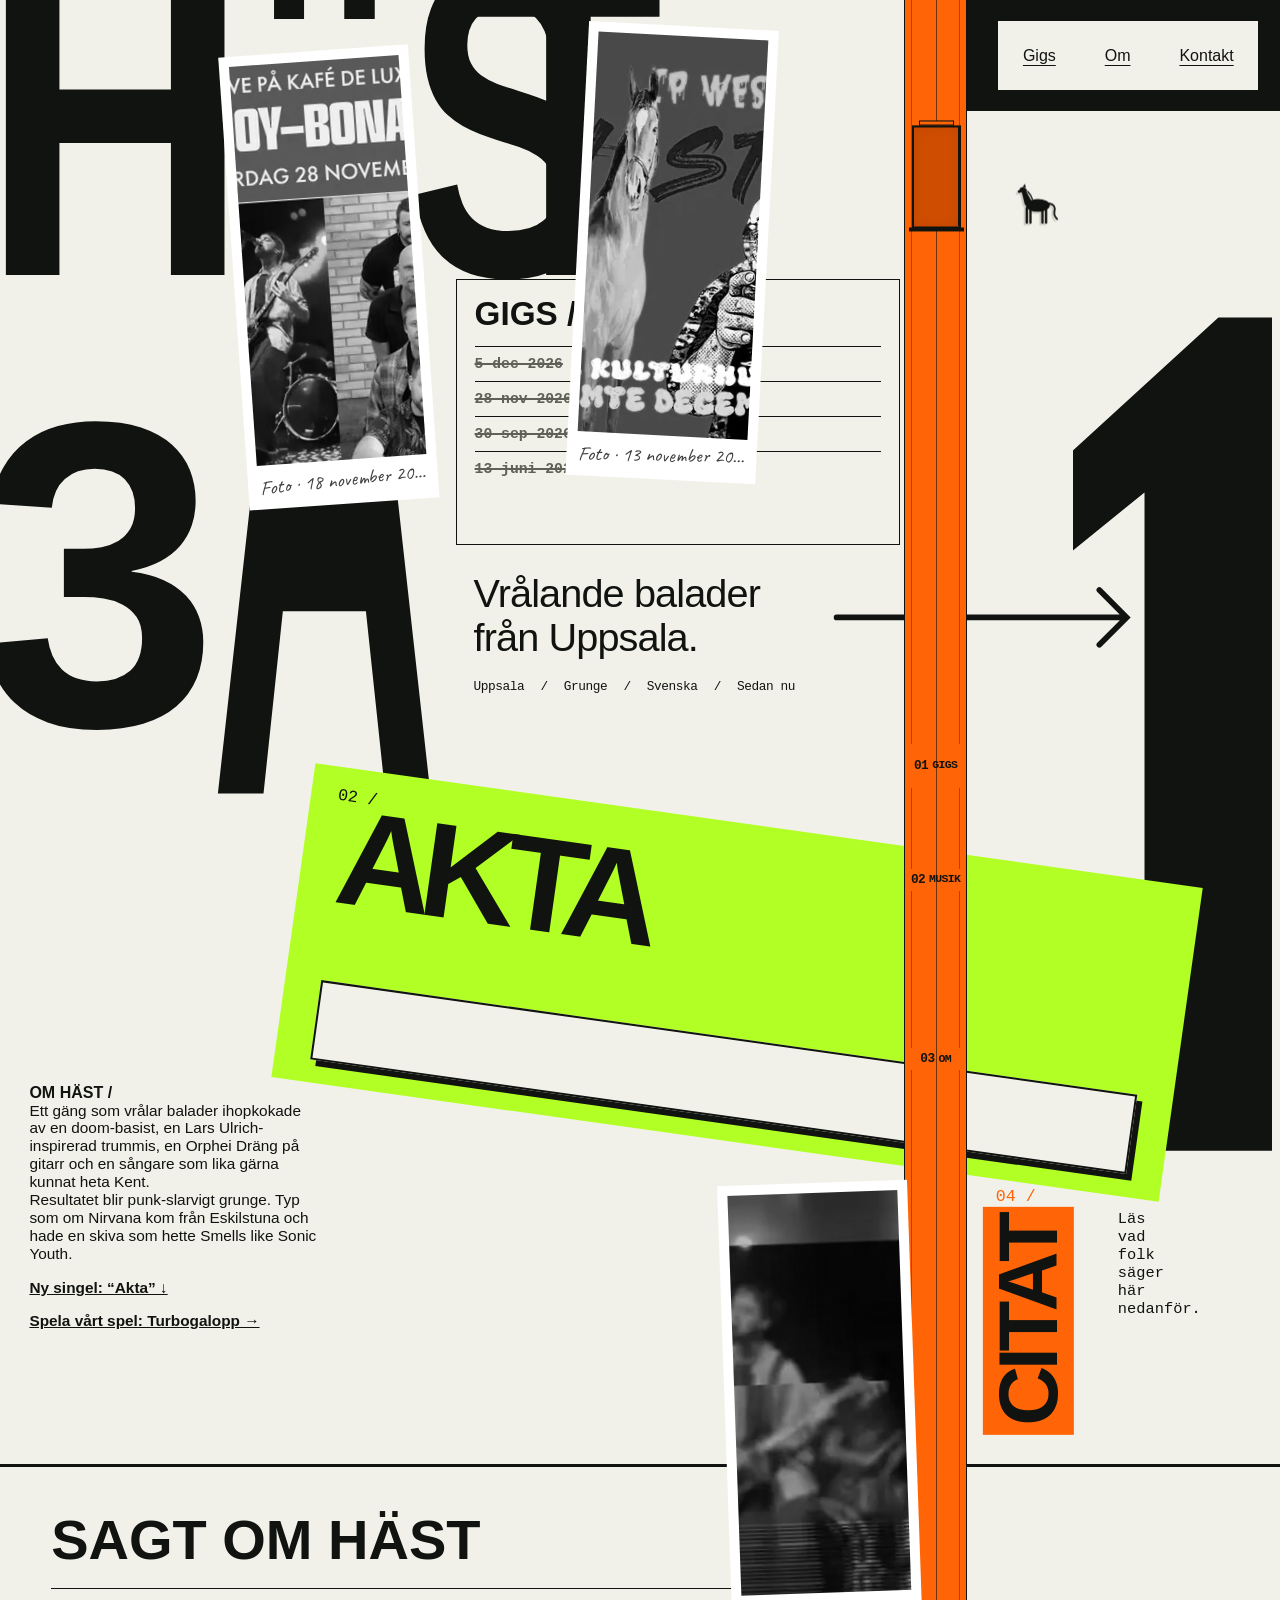
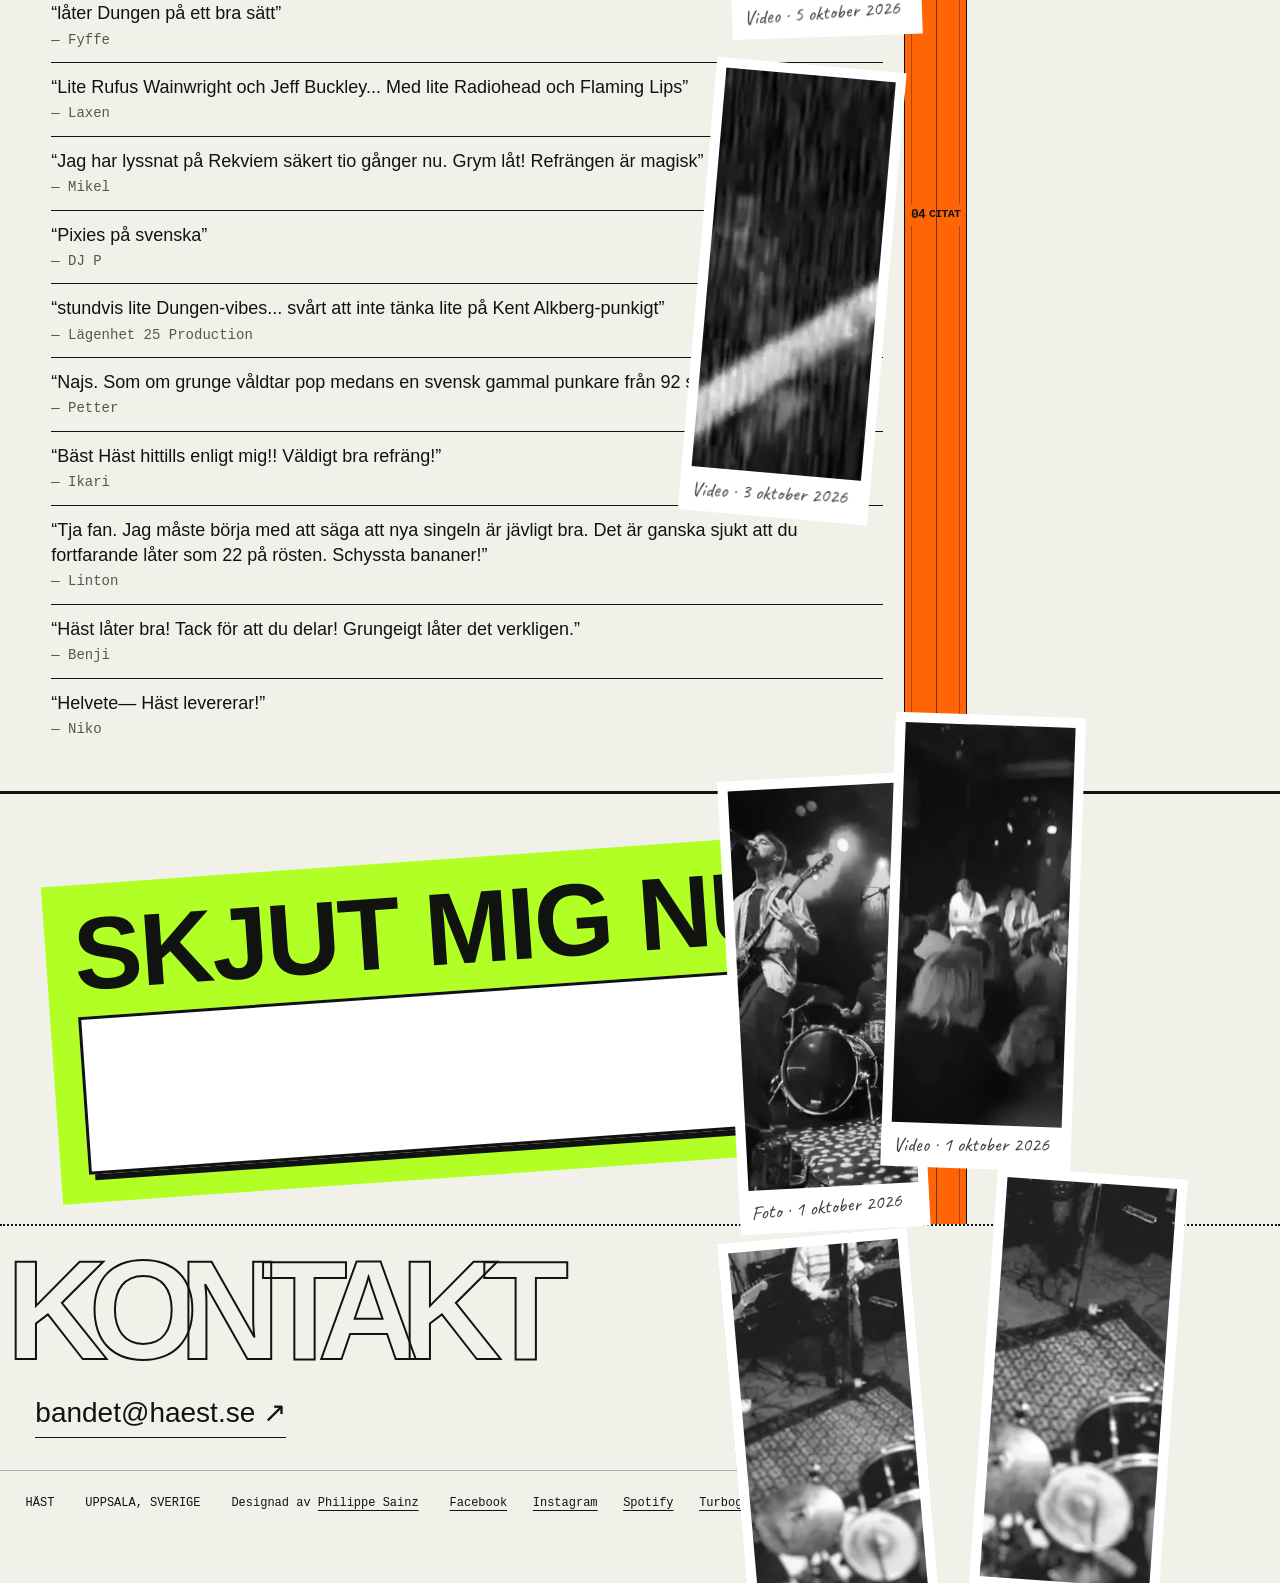
==== commit 18864eb7: "Optimering av hela sajten: bilder, synk, tillgänglighet, SEO och spelet - Galleriet: 400 px WebP (4," ====
--- a/index.html
+++ b/index.html
@@ -33,7 +33,10 @@
    "@type": "MusicGroup",
    "@id": "https://haest.se/#band",
    "name": "häst",
-   "alternateName": "Häst",
+   "alternateName": [
+    "Häst",
+    "Haest"
+   ],
    "url": "https://haest.se/",
    "image": "https://haest.se/assets/og-image.jpg",
    "description": "häst är ett grungeband från Uppsala som spelar vrålande balader på svenska, punk-slarvig grunge.",
@@ -42,14 +45,21 @@
     "Alternativ rock",
     "Punk"
    ],
+   "foundingDate": "2025",
    "foundingLocation": {
     "@type": "Place",
-    "name": "Uppsala, Sverige"
+    "name": "Uppsala, Sverige",
+    "address": {
+     "@type": "PostalAddress",
+     "addressLocality": "Uppsala",
+     "addressCountry": "SE"
+    }
    },
    "email": "bandet@haest.se",
    "sameAs": [
     "https://www.facebook.com/haest.se/",
-    "https://www.instagram.com/haest.se/"
+    "https://www.instagram.com/haest.se/",
+    "https://open.spotify.com/artist/46Y0N0k3EoQDd82sxmXX8w"
    ],
    "track": [
     {
@@ -62,12 +72,7 @@
      "name": "Skjut mig nu",
      "url": "https://open.spotify.com/track/6rJhMOM1PLizFBGZvp1qNj"
     }
-   ],
-   "subjectOf": {
-    "@type": "VideoGame",
-    "name": "Turbogalopp",
-    "url": "https://haest.se/turbogalopp/"
-   }
+   ]
   },
   {
    "@type": "WebSite",
@@ -94,18 +99,15 @@
      "addressCountry": "SE"
     }
    },
-   "performer": {
-    "@id": "https://haest.se/#band"
-   },
-   "organizer": {
+   "description": "häst spelar grunge på Kulturhuset i Stockholm.",
+   "performer": {
     "@id": "https://haest.se/#band"
    },
    "image": "https://haest.se/assets/og-image.jpg",
    "url": "https://kulturhusetstadsteatern.se/konserter/hast-cp-westman",
    "offers": {
     "@type": "Offer",
-    "url": "https://kulturhusetstadsteatern.se/konserter/hast-cp-westman",
-    "availability": "https://schema.org/InStock"
+    "url": "https://kulturhusetstadsteatern.se/konserter/hast-cp-westman"
    }
   },
   {
@@ -123,10 +125,8 @@
      "addressCountry": "SE"
     }
    },
-   "performer": {
-    "@id": "https://haest.se/#band"
-   },
-   "organizer": {
+   "description": "häst spelar grunge på Kafe De Luxe i Växjö.",
+   "performer": {
     "@id": "https://haest.se/#band"
    },
    "image": "https://haest.se/assets/og-image.jpg",
@@ -147,10 +147,8 @@
      "addressCountry": "SE"
     }
    },
-   "performer": {
-    "@id": "https://haest.se/#band"
-   },
-   "organizer": {
+   "description": "häst spelar grunge på Kaliber Room i Uppsala.",
+   "performer": {
     "@id": "https://haest.se/#band"
    },
    "image": "https://haest.se/assets/og-image.jpg",
@@ -171,10 +169,8 @@
      "addressCountry": "SE"
     }
    },
-   "performer": {
-    "@id": "https://haest.se/#band"
-   },
-   "organizer": {
+   "description": "häst spelar grunge på Lampas Värld i Växbo.",
+   "performer": {
     "@id": "https://haest.se/#band"
    },
    "image": "https://haest.se/assets/og-image.jpg",
@@ -185,11 +181,13 @@
 </script>
 <!-- jsonld:end -->
 <link rel="preconnect" href="https://fonts.googleapis.com">
-<link rel="stylesheet" href="https://fonts.googleapis.com/css2?family=Caveat:wght@600&display=swap">
-<link rel="stylesheet" href="styles.css?v=40">
+<link rel="preconnect" href="https://fonts.gstatic.com" crossorigin>
+<link rel="stylesheet" href="https://fonts.googleapis.com/css2?family=Caveat:wght@600&display=swap" media="print" onload="this.media='all'">
+<noscript><link rel="stylesheet" href="https://fonts.googleapis.com/css2?family=Caveat:wght@600&display=swap"></noscript>
+<link rel="stylesheet" href="styles.css?v=c67db6aa">
 </head>
 <body>
-<a class="skip-link" href="#about">Hoppa till innehållet</a>
+<a class="skip-link" href="#work">Hoppa till innehållet</a>
 <main class="portfolio" id="top">
 <section class="collage" aria-label="häst, galopperande grunge från Uppsala"><div class="polaroids" data-slot="1" hidden style="--x:17%;--top:4cqw"></div>
 <div class="polaroids" data-slot="2" hidden style="--x:46%;--top:2cqw"></div>
@@ -201,12 +199,12 @@
 <article class="fass project" id="work" aria-labelledby="gigs-title">
 <div class="gigs-panel">
 <div class="fass-caption"><h2 id="gigs-title">GIGS /</h2></div>
-<ol class="gig-list" id="gig-list"><!-- gigs:start --><li><time class="gig-date" datetime="2026-11-28">28 nov 2026</time><span><span class="gig-venue">Kafe De Luxe</span><span class="gig-city">, Växjö</span></span></li><li><time class="gig-date" datetime="2026-12-05">5 dec 2026</time><span><span class="gig-venue">Kulturhuset</span><span class="gig-city">, Stockholm</span><a href="https://kulturhusetstadsteatern.se/konserter/hast-cp-westman" target="_blank" rel="noopener"> biljetter →</a></span></li><li class="gig-past"><time class="gig-date" datetime="2026-09-30">30 sep 2026</time><span><span class="gig-venue">Kaliber Room</span><span class="gig-city">, Uppsala</span></span></li><li class="gig-past"><time class="gig-date" datetime="2025-06-13">13 juni 2025</time><span><span class="gig-venue">Lampas Värld</span><span class="gig-city">, Växbo</span></span></li><!-- gigs:end --></ol>
+<ol class="gig-list" id="gig-list"><!-- gigs:start --><li><time class="gig-date" datetime="2026-11-28">28 nov 2026</time><span><span class="gig-venue">Kafe De Luxe</span><span class="gig-city">, Växjö</span></span></li><li><time class="gig-date" datetime="2026-12-05">5 dec 2026</time><span><span class="gig-venue">Kulturhuset</span><span class="gig-city">, Stockholm</span><a href="https://kulturhusetstadsteatern.se/konserter/hast-cp-westman" target="_blank" rel="noopener"> biljetter →<span class="sr-only"> (öppnas i ny flik)</span></a></span></li><li class="gig-past"><time class="gig-date" datetime="2026-09-30">30 sep 2026</time><span><span class="gig-venue">Kaliber Room</span><span class="gig-city">, Uppsala</span></span></li><li class="gig-past"><time class="gig-date" datetime="2025-06-13">13 juni 2025</time><span><span class="gig-venue">Lampas Värld</span><span class="gig-city">, Växbo</span></span></li><!-- gigs:end --></ol>
 </div>
 </article>
 <section class="intro" id="about" aria-label="Om häst"><h2>Vrålande balader<br>från Uppsala.</h2><p>Uppsala <span>/</span> Grunge <span>/</span> Svenska <span>/</span> Sedan nu</p></section>
 <div class="direction-arrow" aria-hidden="true"><svg viewBox="0 0 270 65"><path d="M4 32H257M235 8l24 24-24 24"/></svg></div>
-<nav class="project-rail" aria-label="Sektioner"><a href="#work"><span>01</span><strong>GIGS</strong><i></i></a><a href="#hemkop"><span>02</span><strong>MUSIK</strong><i></i></a><a href="#rekord"><span>03</span><strong>OM</strong><i></i></a><a href="#citat"><span>04</span><strong>CITAT</strong><i></i></a><a href="#skjut-mig"><span>05</span><strong>SKJUT MIG</strong><i></i></a><a href="#contact"><span>06</span><strong>KONTAKT</strong><i></i></a>
+<nav class="project-rail" aria-label="Sektioner"><a href="#work" aria-label="Gigs"><span>01</span><strong>GIGS</strong><i></i></a><a href="#hemkop" aria-label="Musik"><span>02</span><strong>MUSIK</strong><i></i></a><a href="#rekord" aria-label="Om häst"><span>03</span><strong>OM</strong><i></i></a><a href="#citat" aria-label="Citat"><span>04</span><strong>CITAT</strong><i></i></a><a href="#skjut-mig" aria-label="Skjut mig nu"><span>05</span><strong>SKJUT MIG</strong><i></i></a><a href="#contact" aria-label="Kontakt"><span>06</span><strong>KONTAKT</strong><i></i></a>
 <div class="elevator-visual" aria-hidden="true">
   <div class="shaft-cable"></div>
   <div class="elevator-car">
@@ -220,7 +218,7 @@
 </div></nav>
 <article class="hemkop project" id="hemkop" aria-labelledby="hemkop-title"><span class="hemkop-index">02 /</span><h2 id="hemkop-title">AKTA</h2><div class="spotify-slot" data-track="1VEEz3Ve9GJQIqUpxDwzvs" data-height="80" role="region" aria-label="Spelare för Akta"></div></article>
 <article class="rekord project" id="rekord" aria-labelledby="rekord-title"><div><h2 id="rekord-title">OM HÄST /</h2><p>Ett gäng som vrålar balader ihopkokade av en doom-basist, en Lars Ulrich-inspirerad trummis, en Orphei Dräng på gitarr och en sångare som lika gärna kunnat heta Kent.</p><p>Resultatet blir punk-slarvigt grunge. Typ som om Nirvana kom från Eskilstuna och hade en skiva som hette Smells like Sonic Youth.</p><p class="listen"><a href="#hemkop">Ny singel: “Akta” ↓</a></p><p class="listen"><a href="turbogalopp/">Spela vårt spel: Turbogalopp →</a></p></div></article>
-<article class="bilia project" id="bilia" aria-labelledby="bilia-title"><span class="bilia-index">04 /</span><h2 id="bilia-title">CITAT</h2><p class="bilia-note">Läs vad folk säger här nedanför.</p></article>
+<article class="bilia project" id="bilia" aria-labelledby="bilia-title"><span class="bilia-index" aria-hidden="true">04 /</span><h2 id="bilia-title">CITAT</h2><p class="bilia-note">Läs vad folk säger här nedanför.</p></article>
 </section>
 <div class="polaroids" data-slot="3" hidden style="--x:56%;--top:-22cqw"></div>
 <section class="quotes-section" id="citat" aria-labelledby="citat-title"><h2 id="citat-title">Sagt om häst</h2><div class="polaroids" data-slot="4" hidden style="--x:80%;--top:6cqw"></div>
@@ -230,8 +228,8 @@
 <section class="song-block" id="skjut-mig" aria-labelledby="skjut-title"><div class="song-card"><h2 id="skjut-title">SKJUT MIG NU</h2><div class="spotify-slot" data-track="6rJhMOM1PLizFBGZvp1qNj" data-height="152" role="region" aria-label="Spelare för Skjut mig nu"></div></div><div class="polaroids" data-slot="7" hidden style="--x:80%;--top:4cqw"></div>
 </section>
 <div class="polaroids" data-slot="8" hidden style="--x:78%;--top:-4cqw"></div>
-<footer id="contact"><h2 aria-label="Kontakt"><span aria-hidden="true">KONTAKT</span></h2><a class="email" href="mailto:bandet@haest.se">bandet@haest.se <span aria-hidden="true">↗</span></a><div class="footer-bottom"><span>HÄST</span><span>UPPSALA, SVERIGE</span><span class="credit">Designad av <a href="https://www.sainzphil.com" target="_blank" rel="noopener">Philippe Sainz</a></span><nav class="social" aria-label="Sociala medier"><a href="https://www.facebook.com/haest.se/" target="_blank" rel="noopener">Facebook</a><a href="https://www.instagram.com/haest.se/" target="_blank" rel="noopener">Instagram</a><a href="https://open.spotify.com/track/67amF2Kf06qKg0KzeZT3gw" target="_blank" rel="noopener">Spotify</a><a href="turbogalopp/">Turbogalopp</a><a href="#top">Till toppen</a></nav></div></footer>
+<footer id="contact" role="contentinfo"><h2 aria-label="Kontakt"><span aria-hidden="true">KONTAKT</span></h2><a class="email" href="mailto:bandet@haest.se">bandet@haest.se <span aria-hidden="true">↗</span></a><div class="footer-bottom"><span>HÄST</span><span>UPPSALA, SVERIGE</span><span class="credit">Designad av <a href="https://www.sainzphil.com" target="_blank" rel="noopener">Philippe Sainz<span class="sr-only"> (öppnas i ny flik)</span></a></span><nav class="social" aria-label="Sociala medier"><a href="https://www.facebook.com/haest.se/" target="_blank" rel="noopener">Facebook<span class="sr-only"> (öppnas i ny flik)</span></a><a href="https://www.instagram.com/haest.se/" target="_blank" rel="noopener">Instagram<span class="sr-only"> (öppnas i ny flik)</span></a><a href="https://open.spotify.com/artist/46Y0N0k3EoQDd82sxmXX8w" target="_blank" rel="noopener">Spotify<span class="sr-only"> (öppnas i ny flik)</span></a><a href="turbogalopp/">Turbogalopp</a><a href="#top">Till toppen</a></nav></div></footer>
 </main>
-<script src="script.js?v=40"></script>
+<script src="script.js?v=09b9e3a7"></script>
 </body>
 </html>
--- a/styles.css
+++ b/styles.css
@@ -1,4 +1,5 @@
-:root{--paper:#f2f1e9;--ink:#101310;--orange:#ff6507;--lime:#b1ff25}*{box-sizing:border-box}html{scroll-behavior:smooth;scroll-padding-top:20px}body{margin:0;background:var(--paper);color:var(--ink);font-family:Arial,Helvetica,sans-serif}a{color:inherit}a:focus-visible{outline:3px solid var(--ink);outline-offset:6px}.skip-link{position:fixed;left:15px;top:-100px;z-index:30;padding:12px;background:var(--lime)}.skip-link:focus{top:15px}.portfolio{width:100%;max-width:1600px;margin:0 auto;container-type:inline-size;overflow:hidden}.collage{position:relative;height:114.4cqw;isolation:isolate}.micro{font-family:'Courier New',monospace;font-size:max(12px,1cqw);font-weight:600;line-height:1.26;margin:0}.light{color:var(--paper)}.dash{display:block;width:1.9cqw;min-width:20px;border-top:1px solid currentColor;margin-top:1.3cqw}.cross{display:block;font-size:2.4cqw;font-weight:400;line-height:1;margin-top:1.2cqw}.surname{position:absolute;top:-6.2cqw;left:-1.6cqw;margin:0;font-family:'Arial Black',Arial,sans-serif;font-weight:900;font-size:34.8cqw;line-height:.88;letter-spacing:-2.5cqw;white-space:nowrap;width:72%;overflow:hidden;height:44cqw;z-index:-1}.surname span{display:block;transform:scaleX(.84);transform-origin:left top}.first-name{position:absolute;left:1.7%;top:.6cqw;color:var(--paper);font-size:2.3cqw;letter-spacing:-.1cqw;text-decoration:none}.disciplines{position:absolute;left:23%;top:.9cqw}.ideas{position:absolute;left:22.5%;top:18.2cqw}.location{position:absolute;left:62%;top:15.3cqw}.coordinates{position:absolute;left:1.8%;top:21.1cqw}.main-nav{position:absolute;right:0;top:0;width:24.5%;height:8.7cqw;background:var(--ink);display:flex;align-items:center;justify-content:center;padding:1.6cqw 1.7cqw 1.6cqw 2.5cqw;z-index:6}.main-nav:before{content:'';position:absolute;inset:1.65cqw 1.7cqw 1.65cqw 2.5cqw;background:var(--paper);z-index:-1}.main-nav a{font-size:max(14px,1.25cqw);text-underline-offset:4px;margin:0 auto}.main-nav a:hover{color:#d64d00}.complex{position:absolute;right:3.1%;top:14.1cqw}.clarity{position:absolute;left:78.5%;top:27.3cqw}.one{position:absolute;left:81.7%;top:19.7cqw;font-family:'Arial Black',Arial,sans-serif;font-size:90cqw;font-weight:900;line-height:.84;letter-spacing:-6cqw;z-index:-1;transform:scaleX(.82);transform-origin:left top}.right-coordinates{position:absolute;left:92.2%;top:54.8cqw}.three{position:absolute;top:30.9cqw;left:-1.8%;font-family:'Arial Black',Arial,sans-serif;font-size:34cqw;font-weight:900;line-height:.82;letter-spacing:-3cqw;z-index:-1}.project h2,.project p{margin:0}.project h2{font-size:max(14px,1.25cqw)}.project p{font-size:max(14px,1.2cqw);line-height:1.17}.fass{position:absolute;inset:0;pointer-events:none}.fass-caption{position:absolute;left:3.6%;top:28.8cqw;scroll-margin:2rem}.fass-diagram{position:absolute;left:35.6%;top:21.8cqw;width:34.7%;height:20.8cqw;object-fit:fill;border:1px solid #a9aaa2}.platforms{position:absolute;left:20.4%;top:41.3cqw}.fass .platforms{font-size:max(12px,1cqw);line-height:1.28}.fass-outcome{position:absolute;left:2.3%;top:58.1cqw}.intro{position:absolute;left:37%;top:44.7cqw;width:33%;scroll-margin:30px}.intro h2{font-size:3.1cqw;font-weight:400;line-height:1.1;letter-spacing:-.07cqw;margin:0 0 1.5cqw}.intro p{font-family:'Courier New',monospace;font-size:max(12px,1cqw);margin:0;white-space:nowrap;letter-spacing:-.035cqw}.intro p span{margin:0 .7cqw}.direction-arrow{position:absolute;left:65%;top:45.4cqw;width:24%;z-index:5}.direction-arrow svg{display:block;width:100%;fill:none;stroke:var(--ink);stroke-width:5;stroke-linecap:round;stroke-linejoin:miter}.project-rail{position:absolute;left:70.65%;top:0;bottom:0;width:4.9%;background:var(--orange);z-index:3;display:grid;grid-template-rows:repeat(4,1fr)}.project-rail a{padding:1.7cqw 1.3cqw;text-decoration:none;display:flex;align-items:center;gap:1cqw;font-size:1.5cqw;font-weight:700;writing-mode:vertical-rl;position:relative;transition:background .2s}.project-rail a:first-child{writing-mode:horizontal-tb;flex-direction:column;gap:.7cqw}.project-rail a:hover,.project-rail a.is-active{background:#e95200}.project-rail i{width:1px;flex:1;background:var(--ink);margin:1.3cqw 0 0}.project-rail a:first-child i{min-height:11cqw;margin-top:3cqw;position:relative}.project-rail a:first-child i:before{content:'';position:absolute;top:-2.8cqw;left:-1cqw;width:2cqw;border-top:1px solid}.launch{position:absolute;left:1.5%;top:67.5cqw;display:flex;flex-direction:column;align-items:flex-start}.launch span{display:block;color:var(--paper);background:var(--ink);border:3px solid var(--paper);font-size:3.1cqw;font-weight:700;line-height:1.15;padding:0 .25cqw;width:9cqw}.launch span:nth-child(2){margin-left:2.3cqw;width:12cqw}.launch span:nth-child(3){margin-left:6.5cqw;width:12cqw}.launch span:nth-child(4){margin-left:10.3cqw;width:14.3cqw}.hemkop{position:absolute;left:22.6%;top:64.4cqw;width:70%;height:24.8cqw;z-index:8;background:var(--lime);transform:rotate(8deg);transform-origin:center;scroll-margin:6rem;transition:transform .35s}.hemkop:hover{transform:rotate(6deg)}.hemkop-index{position:absolute;left:3%;top:1.5cqw;font-family:'Courier New',monospace;font-size:1.3cqw}.hemkop h2{font-family:'Arial Black',Arial,sans-serif;font-weight:900;position:absolute;left:11%;top:.3cqw;font-size:15.4cqw;line-height:.82;letter-spacing:-1cqw}.hemkop h2 span{display:block}.hemkop h2 span:nth-child(2){margin-left:6cqw}.hemkop p{position:absolute;right:6.5%;top:5cqw;font-family:'Courier New',monospace;font-size:max(14px,1.15cqw);line-height:1.4}.rekord{position:absolute;left:1.7%;top:84cqw;width:24%;scroll-margin:2rem}.rekord img{width:100%;height:auto;display:block;border-bottom:1px solid #777;padding-bottom:.5cqw}.rekord div{padding:.65cqw .6cqw}.rekord h2{margin:0}.human-note{position:absolute;left:27.5%;top:89.5cqw;width:10%;height:19.2cqw;display:flex;flex-direction:column;justify-content:space-between}.human-note b{font-family:Arial,sans-serif;font-size:1.3cqw}.context-art{position:absolute;left:38%;top:88.7cqw;width:23%;height:auto;mix-blend-mode:multiply}.systems{position:absolute;left:62.4%;top:104cqw}.bilia{position:absolute;left:76.8%;top:94.3cqw;width:21.5%;height:17.8cqw;scroll-margin:2rem}.bilia-index{position:absolute;top:-1.6cqw;left:1cqw;color:var(--orange);font-family:'Courier New',monospace;font-size:1.3cqw}.bilia h2{position:absolute;left:0;top:0;background:var(--orange);writing-mode:vertical-rl;transform:rotate(180deg);font-family:'Arial Black',Arial,sans-serif;font-size:7.2cqw;line-height:1;letter-spacing:-.35cqw;padding:.7cqw .3cqw;height:100%}.bilia p{position:absolute;left:49%;top:.3cqw}.bilia img{position:absolute;left:34%;bottom:0;width:66%;height:auto;mix-blend-mode:multiply}footer{position:relative;border-top:2px dotted var(--ink);min-height:28cqw;padding-top:1.8cqw;isolation:isolate}footer h2{font-family:'Arial Black',Arial,sans-serif;font-size:27.8cqw;font-weight:900;letter-spacing:-1.5cqw;line-height:.87;margin:0 0 0 .7%;color:transparent;-webkit-text-stroke:2px var(--ink)}.email{position:absolute;left:9.1%;top:7.2cqw;font-size:max(16px,1.4cqw);text-decoration:none;border-bottom:1px solid;padding-bottom:.6cqw;background:var(--paper)}.email:hover{background:var(--lime)}.welcome{position:absolute;right:1.6%;top:6cqw}.footer-bottom{display:flex;align-items:center;justify-content:space-between;gap:15px;padding:2cqw;font-family:'Courier New',monospace;font-size:12px;border-top:1px solid #aaa}.footer-bottom a{text-underline-offset:4px}
+:root{--paper:#f2f1e9;--ink:#101310;--orange:#ff6507;--lime:#b1ff25}*{box-sizing:border-box}html{scroll-behavior:smooth;scroll-padding-top:20px}body{margin:0;background:var(--paper);color:var(--ink);font-family:Arial,Helvetica,sans-serif}a{color:inherit}a:focus-visible{outline:3px solid var(--ink);outline-offset:6px}.skip-link{position:fixed;left:15px;top:-100px;z-index:30;padding:12px;background:var(--lime)}.skip-link:focus{top:15px}
+.sr-only{position:absolute!important;width:1px;height:1px;padding:0;margin:-1px;overflow:hidden;clip:rect(0 0 0 0);white-space:nowrap;border:0}.portfolio{width:100%;max-width:1600px;margin:0 auto;container-type:inline-size;overflow:hidden}.collage{position:relative;height:114.4cqw;isolation:isolate}.surname{position:absolute;top:-6.2cqw;left:-1.6cqw;margin:0;font-family:'Arial Black',Arial,sans-serif;font-weight:900;font-size:34.8cqw;line-height:.88;letter-spacing:-2.5cqw;white-space:nowrap;width:72%;overflow:hidden;height:44cqw;z-index:-1}.surname span{display:block;transform:scaleX(.84);transform-origin:left top}.location{position:absolute;left:62%;top:15.3cqw}.main-nav{position:absolute;right:0;top:0;width:24.5%;height:8.7cqw;background:var(--ink);display:flex;align-items:center;justify-content:center;padding:1.6cqw 1.7cqw 1.6cqw 2.5cqw;z-index:6}.main-nav:before{content:'';position:absolute;inset:1.65cqw 1.7cqw 1.65cqw 2.5cqw;background:var(--paper);z-index:-1}.main-nav a{font-size:max(14px,1.25cqw);text-underline-offset:4px;margin:0 auto}.main-nav a:hover{color:#b34000}.one{position:absolute;left:81.7%;top:19.7cqw;font-family:'Arial Black',Arial,sans-serif;font-size:90cqw;font-weight:900;line-height:.84;letter-spacing:-6cqw;z-index:-1;transform:scaleX(.82);transform-origin:left top}.three{position:absolute;top:30.9cqw;left:-1.8%;font-family:'Arial Black',Arial,sans-serif;font-size:34cqw;font-weight:900;line-height:.82;letter-spacing:-3cqw;z-index:-1}.project h2,.project p{margin:0}.project h2{font-size:max(14px,1.25cqw)}.project p{font-size:max(14px,1.2cqw);line-height:1.17}.fass{position:absolute;inset:0;pointer-events:none}.fass-caption{position:absolute;left:3.6%;top:28.8cqw;scroll-margin:2rem}.intro{position:absolute;left:37%;top:44.7cqw;width:33%;scroll-margin:30px}.intro h2{font-size:3.1cqw;font-weight:400;line-height:1.1;letter-spacing:-.07cqw;margin:0 0 1.5cqw}.intro p{font-family:'Courier New',monospace;font-size:max(12px,1cqw);margin:0;white-space:nowrap;letter-spacing:-.035cqw}.intro p span{margin:0 .7cqw}.direction-arrow{position:absolute;left:65%;top:45.4cqw;width:24%;z-index:5}.direction-arrow svg{display:block;width:100%;fill:none;stroke:var(--ink);stroke-width:5;stroke-linecap:round;stroke-linejoin:miter}.project-rail{position:absolute;left:70.65%;top:0;bottom:0;width:4.9%;background:var(--orange);z-index:3;display:grid;grid-template-rows:repeat(4,1fr)}.project-rail a{padding:1.7cqw 1.3cqw;text-decoration:none;display:flex;align-items:center;gap:1cqw;font-size:1.5cqw;font-weight:700;writing-mode:vertical-rl;position:relative;transition:background .2s}.project-rail a:first-child{writing-mode:horizontal-tb;flex-direction:column;gap:.7cqw}.project-rail a:hover,.project-rail a.is-active{background:#e95200}.project-rail i{width:1px;flex:1;background:var(--ink);margin:1.3cqw 0 0}.project-rail a:first-child i{min-height:11cqw;margin-top:3cqw;position:relative}.project-rail a:first-child i:before{content:'';position:absolute;top:-2.8cqw;left:-1cqw;width:2cqw;border-top:1px solid}.hemkop{position:absolute;left:22.6%;top:64.4cqw;width:70%;height:24.8cqw;z-index:8;background:var(--lime);transform:rotate(8deg);transform-origin:center;scroll-margin:6rem;transition:transform .35s}.hemkop:hover{transform:rotate(6deg)}.hemkop-index{position:absolute;left:3%;top:1.5cqw;font-family:'Courier New',monospace;font-size:1.3cqw}.hemkop h2{font-family:'Arial Black',Arial,sans-serif;font-weight:900;position:absolute;left:11%;top:.3cqw;font-size:15.4cqw;line-height:.82;letter-spacing:-1cqw}.hemkop h2 span{display:block}.hemkop h2 span:nth-child(2){margin-left:6cqw}.hemkop p{position:absolute;right:6.5%;top:5cqw;font-family:'Courier New',monospace;font-size:max(14px,1.15cqw);line-height:1.4}.rekord{position:absolute;left:1.7%;top:84cqw;width:24%;scroll-margin:2rem}.rekord img{width:100%;height:auto;display:block;border-bottom:1px solid #777;padding-bottom:.5cqw}.rekord div{padding:.65cqw .6cqw}.rekord h2{margin:0}.bilia{position:absolute;left:76.8%;top:94.3cqw;width:21.5%;height:17.8cqw;scroll-margin:2rem}.bilia-index{position:absolute;top:-1.6cqw;left:1cqw;color:var(--orange);font-family:'Courier New',monospace;font-size:1.3cqw}.bilia h2{position:absolute;left:0;top:0;background:var(--orange);writing-mode:vertical-rl;transform:rotate(180deg);font-family:'Arial Black',Arial,sans-serif;font-size:7.2cqw;line-height:1;letter-spacing:-.35cqw;padding:.7cqw .3cqw;height:100%}.bilia p{position:absolute;left:49%;top:.3cqw}.bilia img{position:absolute;left:34%;bottom:0;width:66%;height:auto;mix-blend-mode:multiply}footer{position:relative;border-top:2px dotted var(--ink);min-height:28cqw;padding-top:1.8cqw;isolation:isolate}footer h2{font-family:'Arial Black',Arial,sans-serif;font-size:27.8cqw;font-weight:900;letter-spacing:-1.5cqw;line-height:.87;margin:0 0 0 .7%;color:transparent;-webkit-text-stroke:2px var(--ink)}.email{position:absolute;left:9.1%;top:7.2cqw;font-size:max(16px,1.4cqw);text-decoration:none;border-bottom:1px solid;padding-bottom:.6cqw;background:var(--paper)}.email:hover{background:var(--lime)}.footer-bottom{display:flex;align-items:center;justify-content:space-between;gap:15px;padding:2cqw;font-family:'Courier New',monospace;font-size:12px;border-top:1px solid #aaa}.footer-bottom a{text-underline-offset:4px}
 @media(min-width:1600px){.portfolio{border-left:1px solid #aaa;border-right:1px solid #aaa}}
 
 @media(prefers-reduced-motion:reduce){html{scroll-behavior:auto}*{transition:none!important}}
@@ -6,7 +7,7 @@
 /* Individually placed letterforms preserve the reference's irregular scale. */
 @media(min-width:0px){.surname{top:0;left:0;width:70.6%;height:62cqw;overflow:hidden;font-size:35cqw;letter-spacing:-2cqw}.surname span{position:absolute;top:-6cqw;line-height:.88;transform-origin:left top}.surname .letter-s{left:-1.5cqw;transform:scaleX(.83)}.surname .letter-a{left:16.4cqw;top:2.7cqw;font-size:45cqw;transform:scale(.7,1.65)}.surname .letter-i{left:31.7cqw;transform:scaleX(.68)}.surname .letter-n{left:37cqw;transform:scaleX(.69)}.surname .letter-z{left:54.3cqw;transform:scaleX(.8)}.one{left:77%;transform:scaleX(.35)}.bilia h2{font-size:6.5cqw}}
 
-@media(min-width:701px){.surname .letter-a{top:-1.6cqw;transform:scale(.55,1.8)}.one{left:81.3%}.ideas,.platforms{background:var(--paper);padding:3px 4px}.location{background:var(--ink);padding:2px;width:8.5%}.fass-outcome{background:var(--paper);padding:3px;width:fit-content}}
+@media(min-width:701px){.surname .letter-a{top:-1.6cqw;transform:scale(.55,1.8)}.one{left:81.3%}.location{background:var(--ink);padding:2px;width:8.5%}}
 @media(min-width:701px){.one{left:83.8%;top:24.8cqw;width:15.6%;height:65.1cqw;background:var(--ink);font-size:0;transform:none;clip-path:polygon(0 16%,73% 0,100% 0,100% 100%,36% 100%,36% 21%,0 28%)}footer h2{font-size:34.2cqw}}
 
 /* The orange index becomes a continuous, scroll-driven elevator shaft. */
@@ -41,14 +42,14 @@
 .gig-date{font-family:'Courier New',monospace;font-weight:700;white-space:nowrap}
 .gig-venue{font-weight:700}
 .gig-city{color:#55574f}
-.gig-past{color:#77786f}
+.gig-past{color:#5f6058}
 .gig-past .gig-date,.gig-past .gig-venue{text-decoration:line-through;text-decoration-thickness:2px}
 .gig-empty{display:block;color:#55574f}
 .gig-list a{font-weight:700}
 .quotes{list-style:none;margin:0;padding:0;font-size:max(13px,1.15cqw);line-height:1.3}
 .quotes li{padding:.6cqw 0;border-top:1px solid var(--ink)}
 .quotes cite{display:block;font-style:normal;font-family:'Courier New',monospace;font-size:max(11px,.95cqw);color:#55574f}
-.welcome-note{position:absolute;right:1.6%;top:13cqw;max-width:22cqw;font-size:max(11px,.95cqw);opacity:.8}
+
 .footer-bottom .social{display:flex;gap:2cqw;flex-wrap:wrap}
 .footer-bottom .social a{text-underline-offset:4px}
 
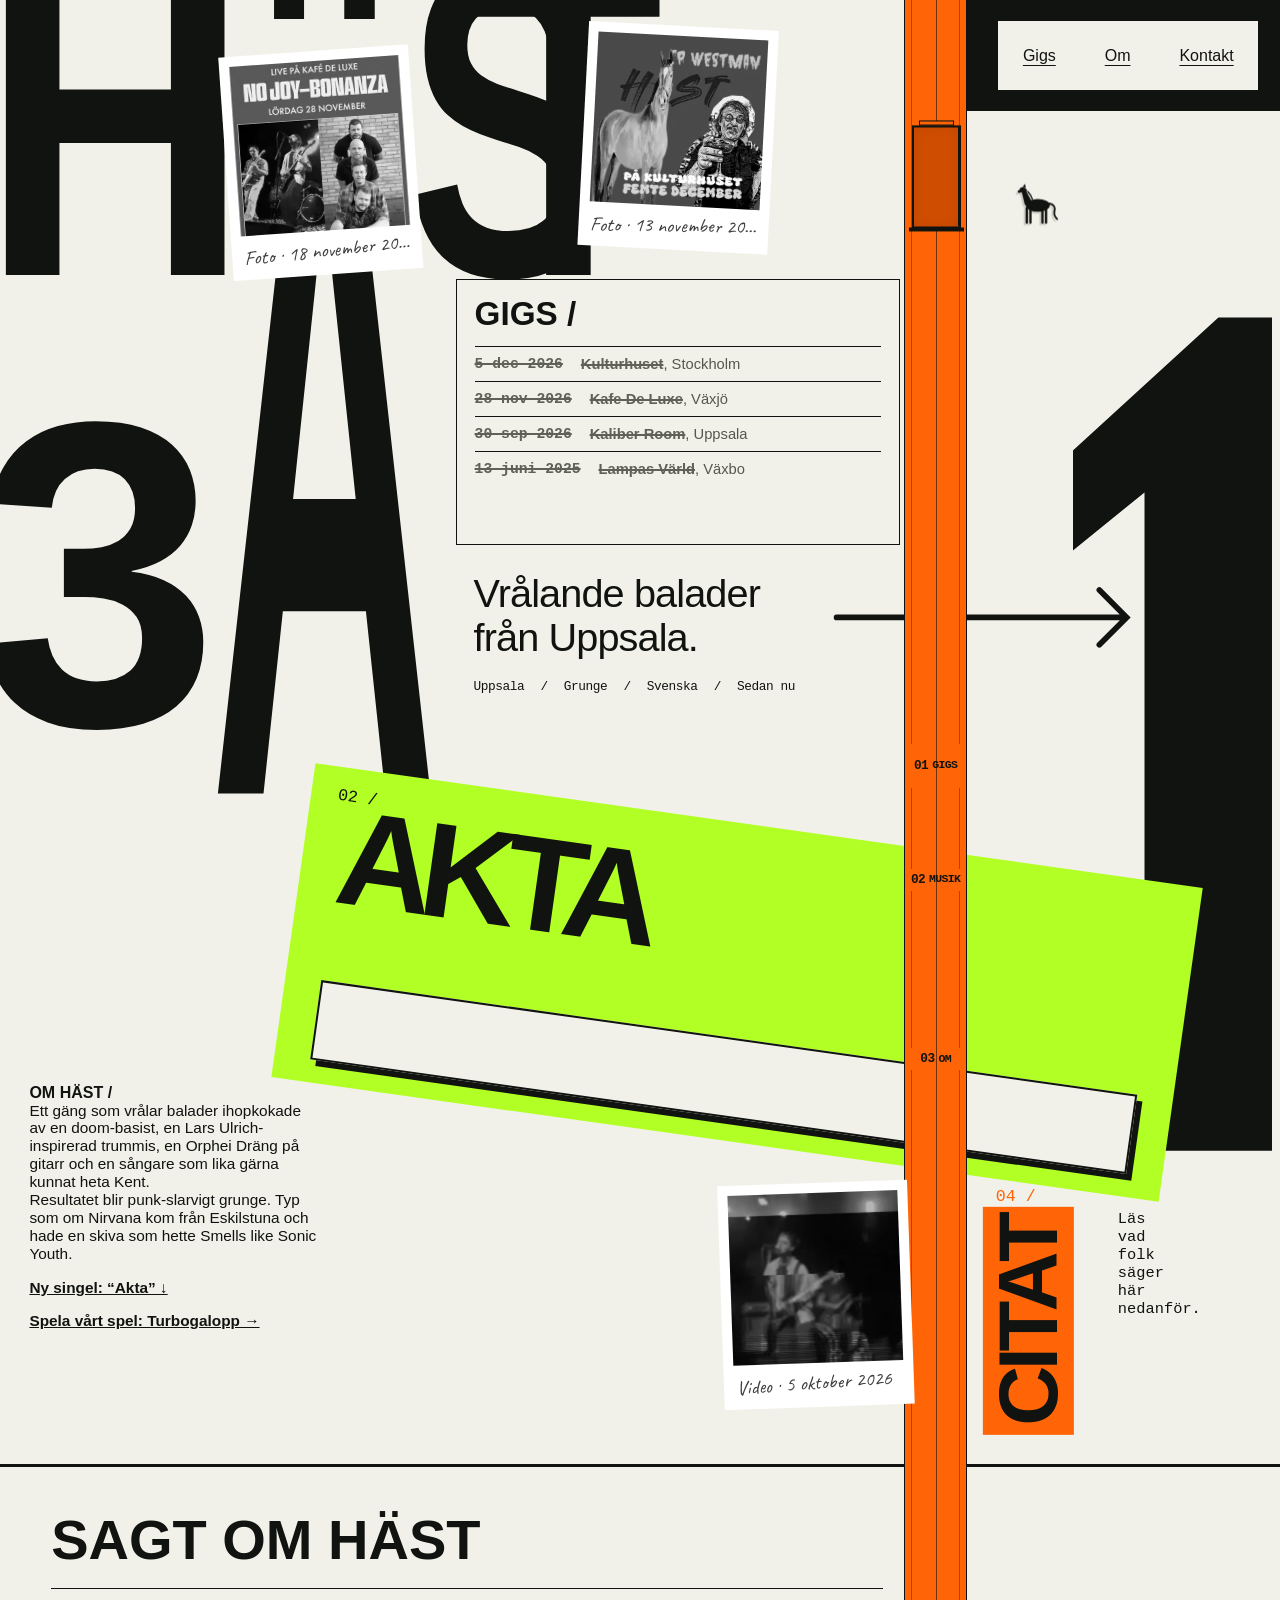
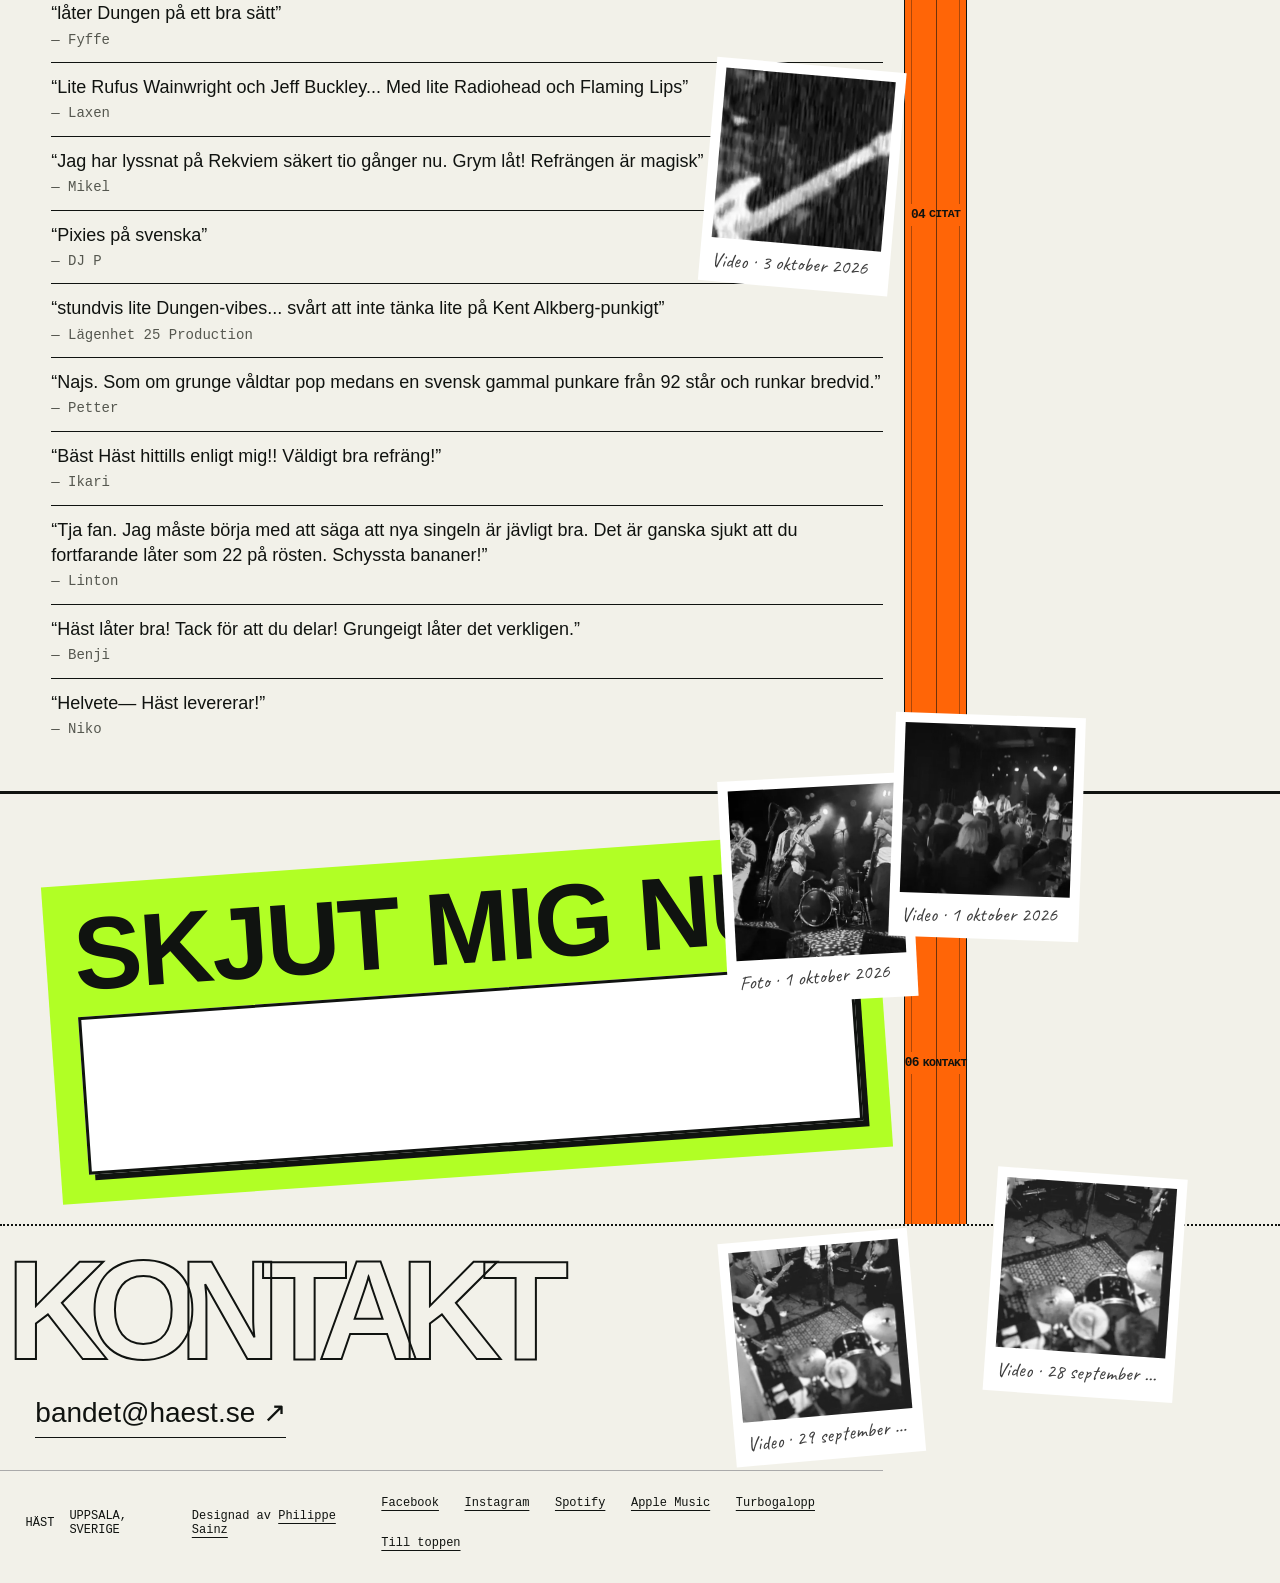
==== commit 6be69fc9: "Lägg till Apple Music och rätta höjden på galleribilderna Bildernas width/height-attribut gjorde dem" ====
--- a/index.html
+++ b/index.html
@@ -59,7 +59,8 @@
    "sameAs": [
     "https://www.facebook.com/haest.se/",
     "https://www.instagram.com/haest.se/",
-    "https://open.spotify.com/artist/46Y0N0k3EoQDd82sxmXX8w"
+    "https://open.spotify.com/artist/46Y0N0k3EoQDd82sxmXX8w",
+    "https://music.apple.com/se/artist/h%C3%A4st/1886427358"
    ],
    "track": [
     {
@@ -184,7 +185,7 @@
 <link rel="preconnect" href="https://fonts.gstatic.com" crossorigin>
 <link rel="stylesheet" href="https://fonts.googleapis.com/css2?family=Caveat:wght@600&display=swap" media="print" onload="this.media='all'">
 <noscript><link rel="stylesheet" href="https://fonts.googleapis.com/css2?family=Caveat:wght@600&display=swap"></noscript>
-<link rel="stylesheet" href="styles.css?v=c67db6aa">
+<link rel="stylesheet" href="styles.css?v=973f8245">
 </head>
 <body>
 <a class="skip-link" href="#work">Hoppa till innehållet</a>
@@ -228,7 +229,7 @@
 <section class="song-block" id="skjut-mig" aria-labelledby="skjut-title"><div class="song-card"><h2 id="skjut-title">SKJUT MIG NU</h2><div class="spotify-slot" data-track="6rJhMOM1PLizFBGZvp1qNj" data-height="152" role="region" aria-label="Spelare för Skjut mig nu"></div></div><div class="polaroids" data-slot="7" hidden style="--x:80%;--top:4cqw"></div>
 </section>
 <div class="polaroids" data-slot="8" hidden style="--x:78%;--top:-4cqw"></div>
-<footer id="contact" role="contentinfo"><h2 aria-label="Kontakt"><span aria-hidden="true">KONTAKT</span></h2><a class="email" href="mailto:bandet@haest.se">bandet@haest.se <span aria-hidden="true">↗</span></a><div class="footer-bottom"><span>HÄST</span><span>UPPSALA, SVERIGE</span><span class="credit">Designad av <a href="https://www.sainzphil.com" target="_blank" rel="noopener">Philippe Sainz<span class="sr-only"> (öppnas i ny flik)</span></a></span><nav class="social" aria-label="Sociala medier"><a href="https://www.facebook.com/haest.se/" target="_blank" rel="noopener">Facebook<span class="sr-only"> (öppnas i ny flik)</span></a><a href="https://www.instagram.com/haest.se/" target="_blank" rel="noopener">Instagram<span class="sr-only"> (öppnas i ny flik)</span></a><a href="https://open.spotify.com/artist/46Y0N0k3EoQDd82sxmXX8w" target="_blank" rel="noopener">Spotify<span class="sr-only"> (öppnas i ny flik)</span></a><a href="turbogalopp/">Turbogalopp</a><a href="#top">Till toppen</a></nav></div></footer>
+<footer id="contact" role="contentinfo"><h2 aria-label="Kontakt"><span aria-hidden="true">KONTAKT</span></h2><a class="email" href="mailto:bandet@haest.se">bandet@haest.se <span aria-hidden="true">↗</span></a><div class="footer-bottom"><span>HÄST</span><span>UPPSALA, SVERIGE</span><span class="credit">Designad av <a href="https://www.sainzphil.com" target="_blank" rel="noopener">Philippe Sainz<span class="sr-only"> (öppnas i ny flik)</span></a></span><nav class="social" aria-label="Sociala medier"><a href="https://www.facebook.com/haest.se/" target="_blank" rel="noopener">Facebook<span class="sr-only"> (öppnas i ny flik)</span></a><a href="https://www.instagram.com/haest.se/" target="_blank" rel="noopener">Instagram<span class="sr-only"> (öppnas i ny flik)</span></a><a href="https://open.spotify.com/artist/46Y0N0k3EoQDd82sxmXX8w" target="_blank" rel="noopener">Spotify<span class="sr-only"> (öppnas i ny flik)</span></a><a href="https://music.apple.com/se/artist/h%C3%A4st/1886427358" target="_blank" rel="noopener">Apple Music<span class="sr-only"> (öppnas i ny flik)</span></a><a href="turbogalopp/">Turbogalopp</a><a href="#top">Till toppen</a></nav></div></footer>
 </main>
 <script src="script.js?v=09b9e3a7"></script>
 </body>
--- a/styles.css
+++ b/styles.css
@@ -96,7 +96,7 @@
 .polaroids{position:relative;z-index:5;height:0;margin:0;padding:0;overflow:visible}
 .polaroids[hidden]{display:none}
 .polaroid{position:absolute;left:var(--x);top:var(--top);display:block;width:190px;background:#fff;padding:10px 10px 44px;box-shadow:none;transform:rotate(var(--tilt));transform-origin:50% 0;filter:grayscale(1);transition:transform .35s ease,filter .4s ease;text-decoration:none;vertical-align:top}
-.polaroid img{display:block;width:100%;aspect-ratio:1;object-fit:cover}
+.polaroid img{display:block;width:100%;height:auto;aspect-ratio:1;object-fit:cover}
 .polaroid:hover,.polaroid:focus-visible{filter:grayscale(0);transform:rotate(calc(var(--tilt) * .75))}
 
 
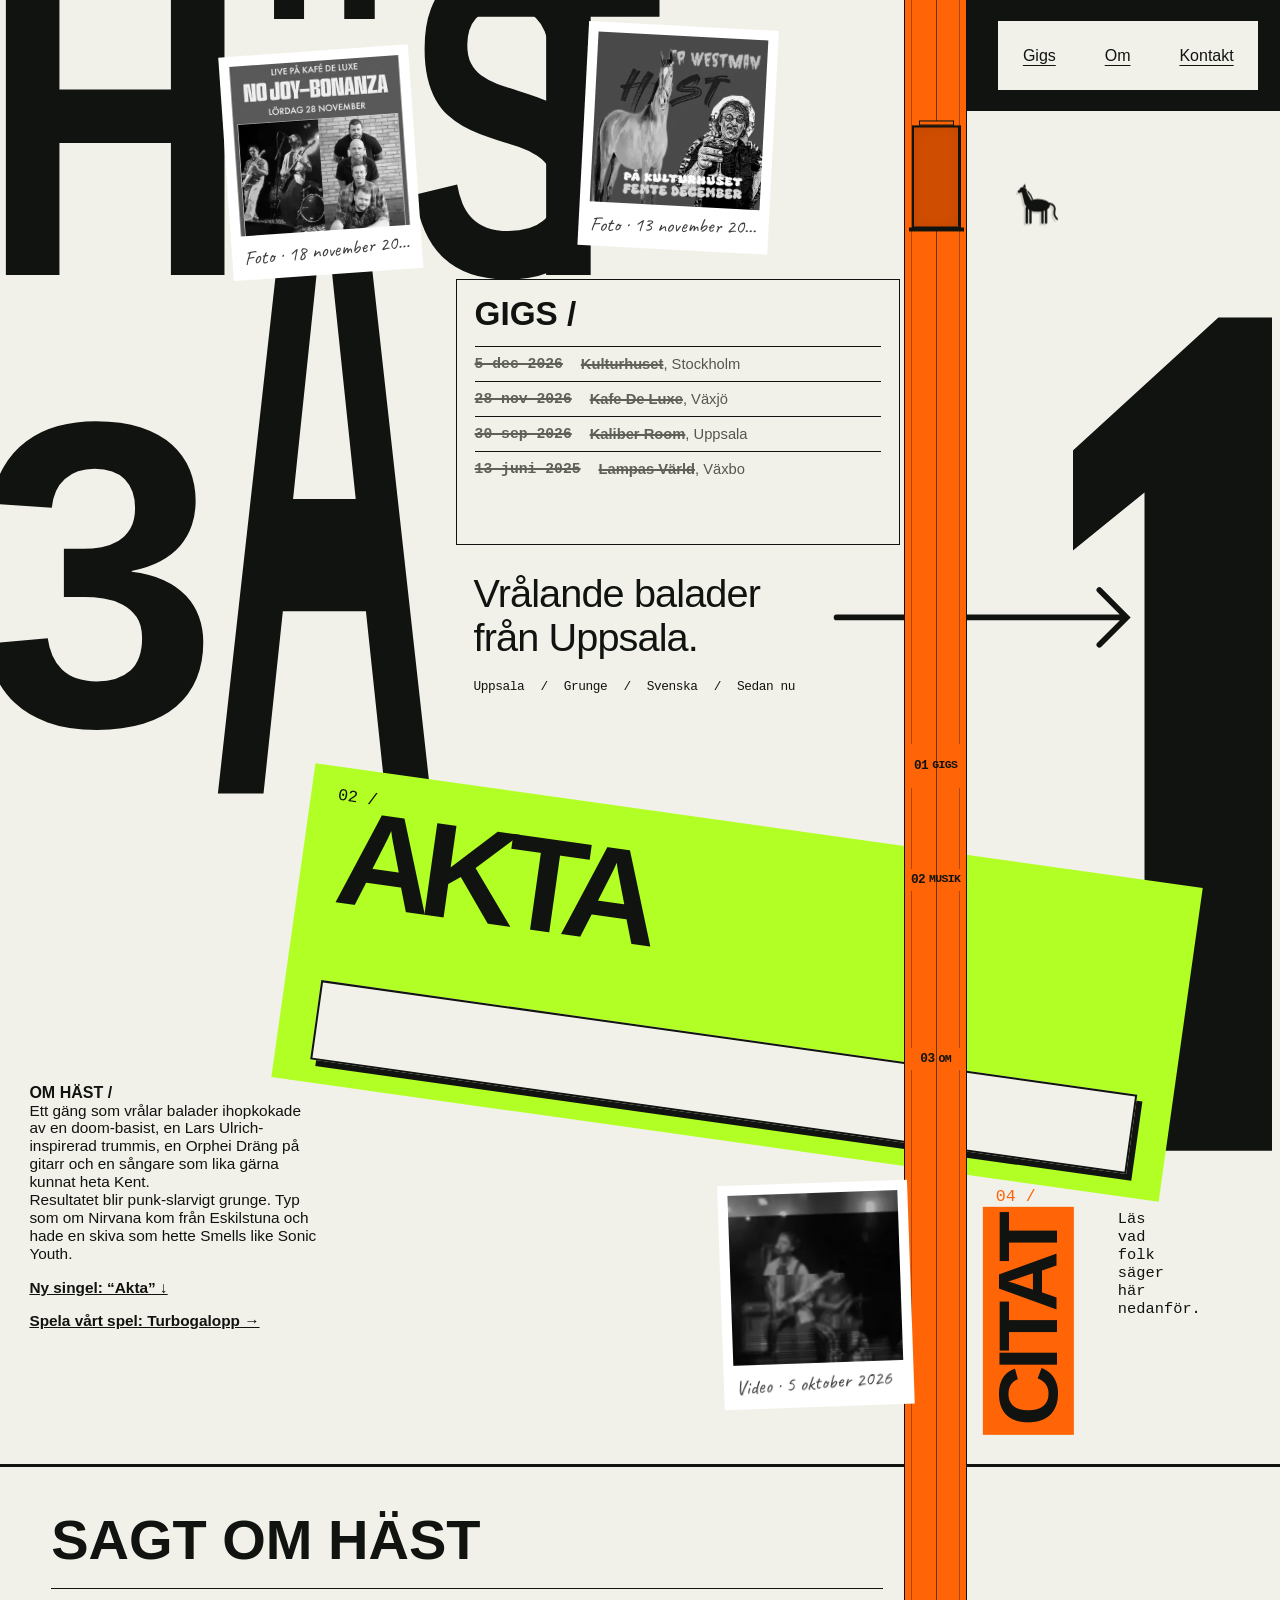
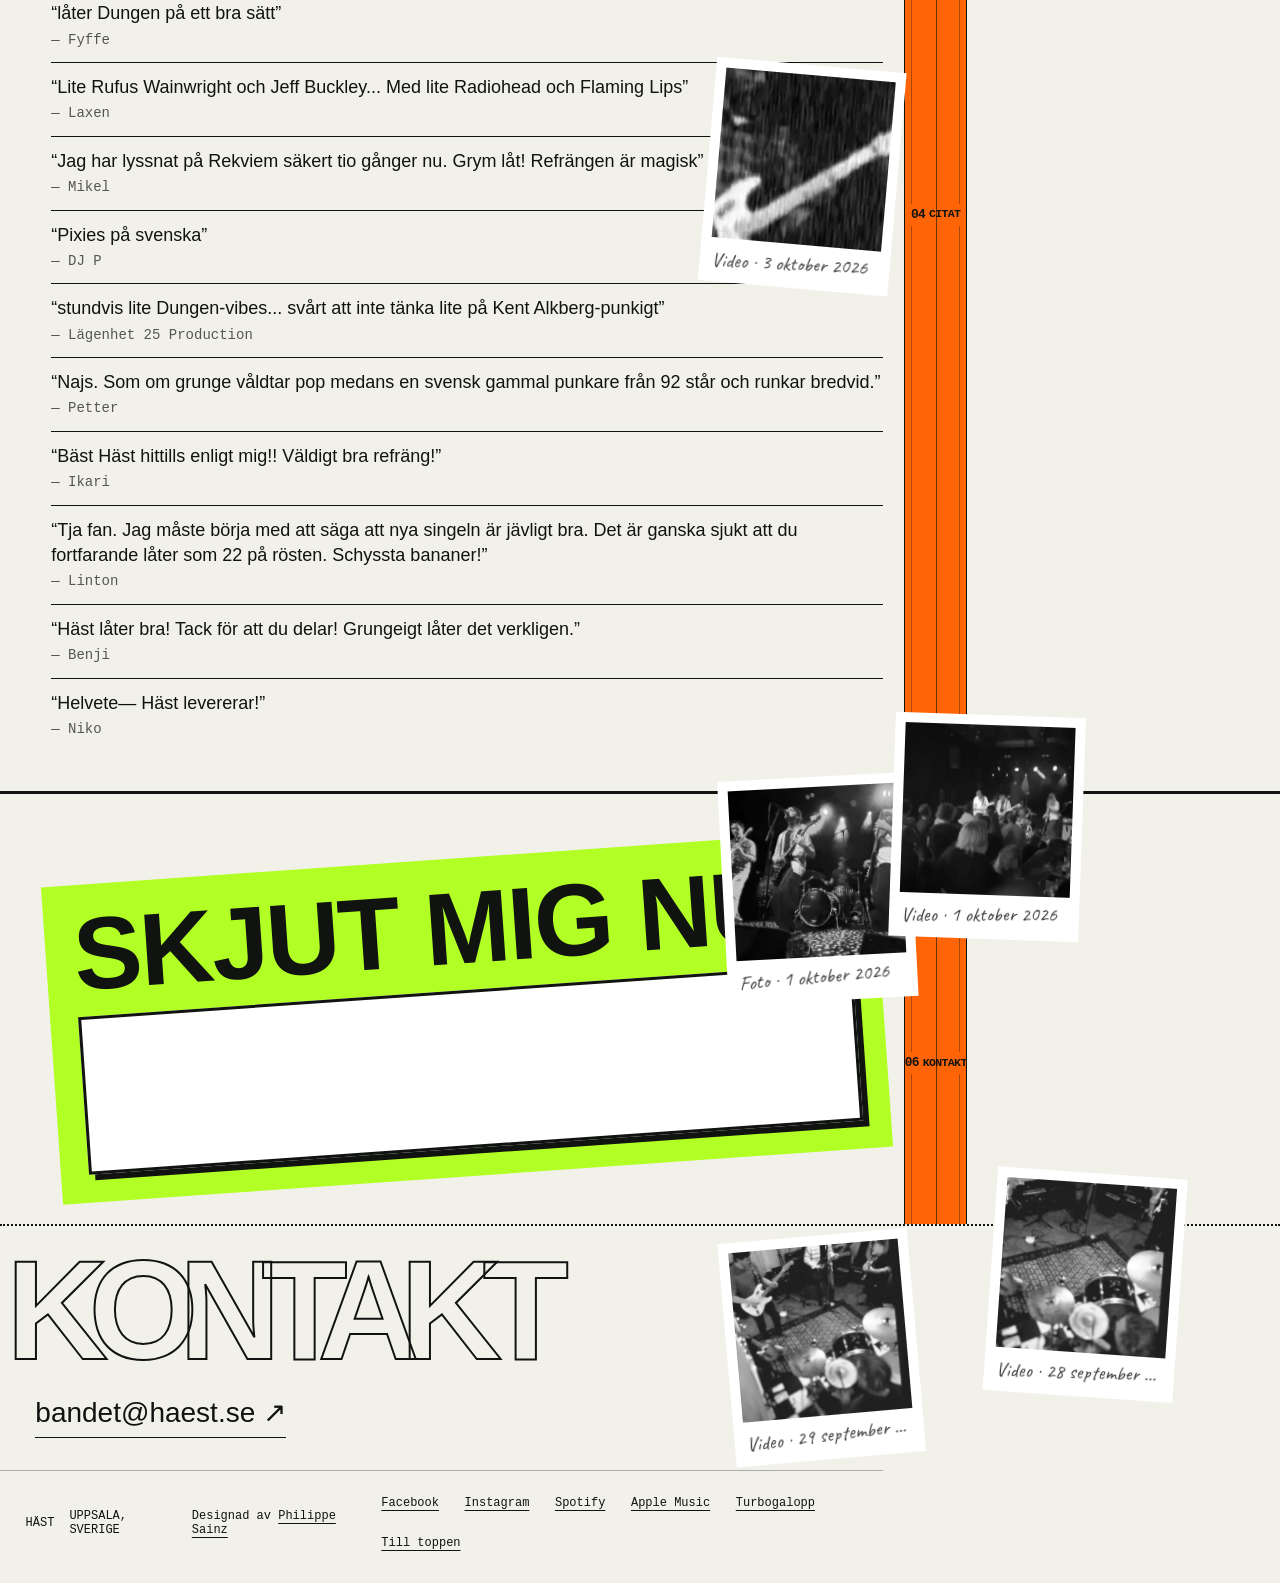
==== commit 439e5b93: "GoatCounter-statistik och topplista för Turbogalopp - GoatCounter (haest.goatcounter.com) på startsi" ====
--- a/index.html
+++ b/index.html
@@ -200,7 +200,7 @@
 <article class="fass project" id="work" aria-labelledby="gigs-title">
 <div class="gigs-panel">
 <div class="fass-caption"><h2 id="gigs-title">GIGS /</h2></div>
-<ol class="gig-list" id="gig-list"><!-- gigs:start --><li><time class="gig-date" datetime="2026-11-28">28 nov 2026</time><span><span class="gig-venue">Kafe De Luxe</span><span class="gig-city">, Växjö</span></span></li><li><time class="gig-date" datetime="2026-12-05">5 dec 2026</time><span><span class="gig-venue">Kulturhuset</span><span class="gig-city">, Stockholm</span><a href="https://kulturhusetstadsteatern.se/konserter/hast-cp-westman" target="_blank" rel="noopener"> biljetter →<span class="sr-only"> (öppnas i ny flik)</span></a></span></li><li class="gig-past"><time class="gig-date" datetime="2026-09-30">30 sep 2026</time><span><span class="gig-venue">Kaliber Room</span><span class="gig-city">, Uppsala</span></span></li><li class="gig-past"><time class="gig-date" datetime="2025-06-13">13 juni 2025</time><span><span class="gig-venue">Lampas Värld</span><span class="gig-city">, Växbo</span></span></li><!-- gigs:end --></ol>
+<ol class="gig-list" id="gig-list"><!-- gigs:start --><li><time class="gig-date" datetime="2026-11-28">28 nov 2026</time><span><span class="gig-venue">Kafe De Luxe</span><span class="gig-city">, Växjö</span></span></li><li><time class="gig-date" datetime="2026-12-05">5 dec 2026</time><span><span class="gig-venue">Kulturhuset</span><span class="gig-city">, Stockholm</span><a href="https://kulturhusetstadsteatern.se/konserter/hast-cp-westman" target="_blank" rel="noopener" data-gc="klick/biljetter" data-gc-title="Biljetter: Kulturhuset"> biljetter →<span class="sr-only"> (öppnas i ny flik)</span></a></span></li><li class="gig-past"><time class="gig-date" datetime="2026-09-30">30 sep 2026</time><span><span class="gig-venue">Kaliber Room</span><span class="gig-city">, Uppsala</span></span></li><li class="gig-past"><time class="gig-date" datetime="2025-06-13">13 juni 2025</time><span><span class="gig-venue">Lampas Värld</span><span class="gig-city">, Växbo</span></span></li><!-- gigs:end --></ol>
 </div>
 </article>
 <section class="intro" id="about" aria-label="Om häst"><h2>Vrålande balader<br>från Uppsala.</h2><p>Uppsala <span>/</span> Grunge <span>/</span> Svenska <span>/</span> Sedan nu</p></section>
@@ -218,7 +218,7 @@
   </div>
 </div></nav>
 <article class="hemkop project" id="hemkop" aria-labelledby="hemkop-title"><span class="hemkop-index">02 /</span><h2 id="hemkop-title">AKTA</h2><div class="spotify-slot" data-track="1VEEz3Ve9GJQIqUpxDwzvs" data-height="80" role="region" aria-label="Spelare för Akta"></div></article>
-<article class="rekord project" id="rekord" aria-labelledby="rekord-title"><div><h2 id="rekord-title">OM HÄST /</h2><p>Ett gäng som vrålar balader ihopkokade av en doom-basist, en Lars Ulrich-inspirerad trummis, en Orphei Dräng på gitarr och en sångare som lika gärna kunnat heta Kent.</p><p>Resultatet blir punk-slarvigt grunge. Typ som om Nirvana kom från Eskilstuna och hade en skiva som hette Smells like Sonic Youth.</p><p class="listen"><a href="#hemkop">Ny singel: “Akta” ↓</a></p><p class="listen"><a href="turbogalopp/">Spela vårt spel: Turbogalopp →</a></p></div></article>
+<article class="rekord project" id="rekord" aria-labelledby="rekord-title"><div><h2 id="rekord-title">OM HÄST /</h2><p>Ett gäng som vrålar balader ihopkokade av en doom-basist, en Lars Ulrich-inspirerad trummis, en Orphei Dräng på gitarr och en sångare som lika gärna kunnat heta Kent.</p><p>Resultatet blir punk-slarvigt grunge. Typ som om Nirvana kom från Eskilstuna och hade en skiva som hette Smells like Sonic Youth.</p><p class="listen"><a href="#hemkop">Ny singel: “Akta” ↓</a></p><p class="listen"><a href="turbogalopp/" data-gc="klick/turbogalopp-om">Spela vårt spel: Turbogalopp →</a></p></div></article>
 <article class="bilia project" id="bilia" aria-labelledby="bilia-title"><span class="bilia-index" aria-hidden="true">04 /</span><h2 id="bilia-title">CITAT</h2><p class="bilia-note">Läs vad folk säger här nedanför.</p></article>
 </section>
 <div class="polaroids" data-slot="3" hidden style="--x:56%;--top:-22cqw"></div>
@@ -229,8 +229,9 @@
 <section class="song-block" id="skjut-mig" aria-labelledby="skjut-title"><div class="song-card"><h2 id="skjut-title">SKJUT MIG NU</h2><div class="spotify-slot" data-track="6rJhMOM1PLizFBGZvp1qNj" data-height="152" role="region" aria-label="Spelare för Skjut mig nu"></div></div><div class="polaroids" data-slot="7" hidden style="--x:80%;--top:4cqw"></div>
 </section>
 <div class="polaroids" data-slot="8" hidden style="--x:78%;--top:-4cqw"></div>
-<footer id="contact" role="contentinfo"><h2 aria-label="Kontakt"><span aria-hidden="true">KONTAKT</span></h2><a class="email" href="mailto:bandet@haest.se">bandet@haest.se <span aria-hidden="true">↗</span></a><div class="footer-bottom"><span>HÄST</span><span>UPPSALA, SVERIGE</span><span class="credit">Designad av <a href="https://www.sainzphil.com" target="_blank" rel="noopener">Philippe Sainz<span class="sr-only"> (öppnas i ny flik)</span></a></span><nav class="social" aria-label="Sociala medier"><a href="https://www.facebook.com/haest.se/" target="_blank" rel="noopener">Facebook<span class="sr-only"> (öppnas i ny flik)</span></a><a href="https://www.instagram.com/haest.se/" target="_blank" rel="noopener">Instagram<span class="sr-only"> (öppnas i ny flik)</span></a><a href="https://open.spotify.com/artist/46Y0N0k3EoQDd82sxmXX8w" target="_blank" rel="noopener">Spotify<span class="sr-only"> (öppnas i ny flik)</span></a><a href="https://music.apple.com/se/artist/h%C3%A4st/1886427358" target="_blank" rel="noopener">Apple Music<span class="sr-only"> (öppnas i ny flik)</span></a><a href="turbogalopp/">Turbogalopp</a><a href="#top">Till toppen</a></nav></div></footer>
+<footer id="contact" role="contentinfo"><h2 aria-label="Kontakt"><span aria-hidden="true">KONTAKT</span></h2><a class="email" href="mailto:bandet@haest.se" data-gc="klick/e-post">bandet@haest.se <span aria-hidden="true">↗</span></a><div class="footer-bottom"><span>HÄST</span><span>UPPSALA, SVERIGE</span><span class="credit">Designad av <a href="https://www.sainzphil.com" target="_blank" rel="noopener">Philippe Sainz<span class="sr-only"> (öppnas i ny flik)</span></a></span><nav class="social" aria-label="Sociala medier"><a href="https://www.facebook.com/haest.se/" target="_blank" rel="noopener" data-gc="klick/facebook">Facebook<span class="sr-only"> (öppnas i ny flik)</span></a><a href="https://www.instagram.com/haest.se/" target="_blank" rel="noopener" data-gc="klick/instagram">Instagram<span class="sr-only"> (öppnas i ny flik)</span></a><a href="https://open.spotify.com/artist/46Y0N0k3EoQDd82sxmXX8w" target="_blank" rel="noopener" data-gc="klick/spotify">Spotify<span class="sr-only"> (öppnas i ny flik)</span></a><a href="https://music.apple.com/se/artist/h%C3%A4st/1886427358" target="_blank" rel="noopener" data-gc="klick/apple-music">Apple Music<span class="sr-only"> (öppnas i ny flik)</span></a><a href="turbogalopp/" data-gc="klick/turbogalopp-sidfot">Turbogalopp</a><a href="#top">Till toppen</a></nav></div></footer>
 </main>
-<script src="script.js?v=09b9e3a7"></script>
+<script src="script.js?v=c51a6970"></script>
+<script data-goatcounter="https://haest.goatcounter.com/count" async src="//gc.zgo.at/count.js"></script>
 </body>
 </html>
